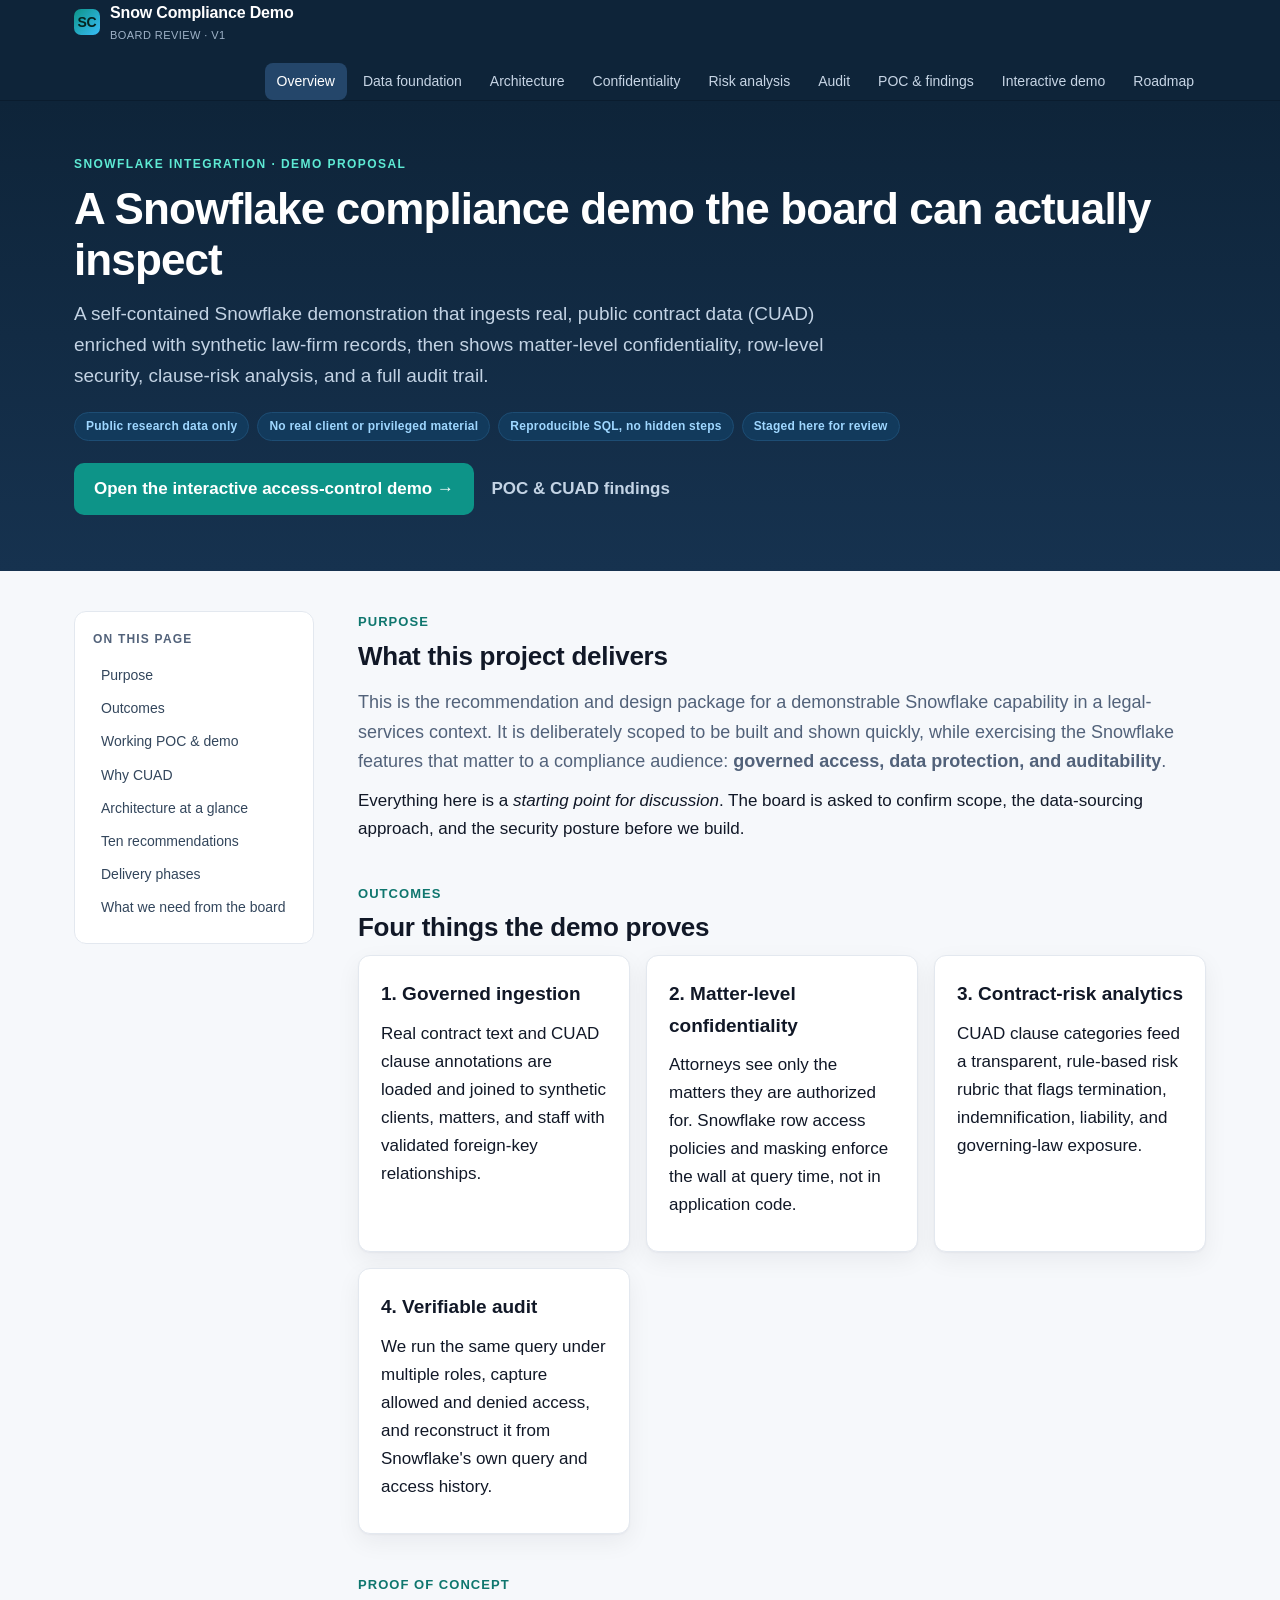
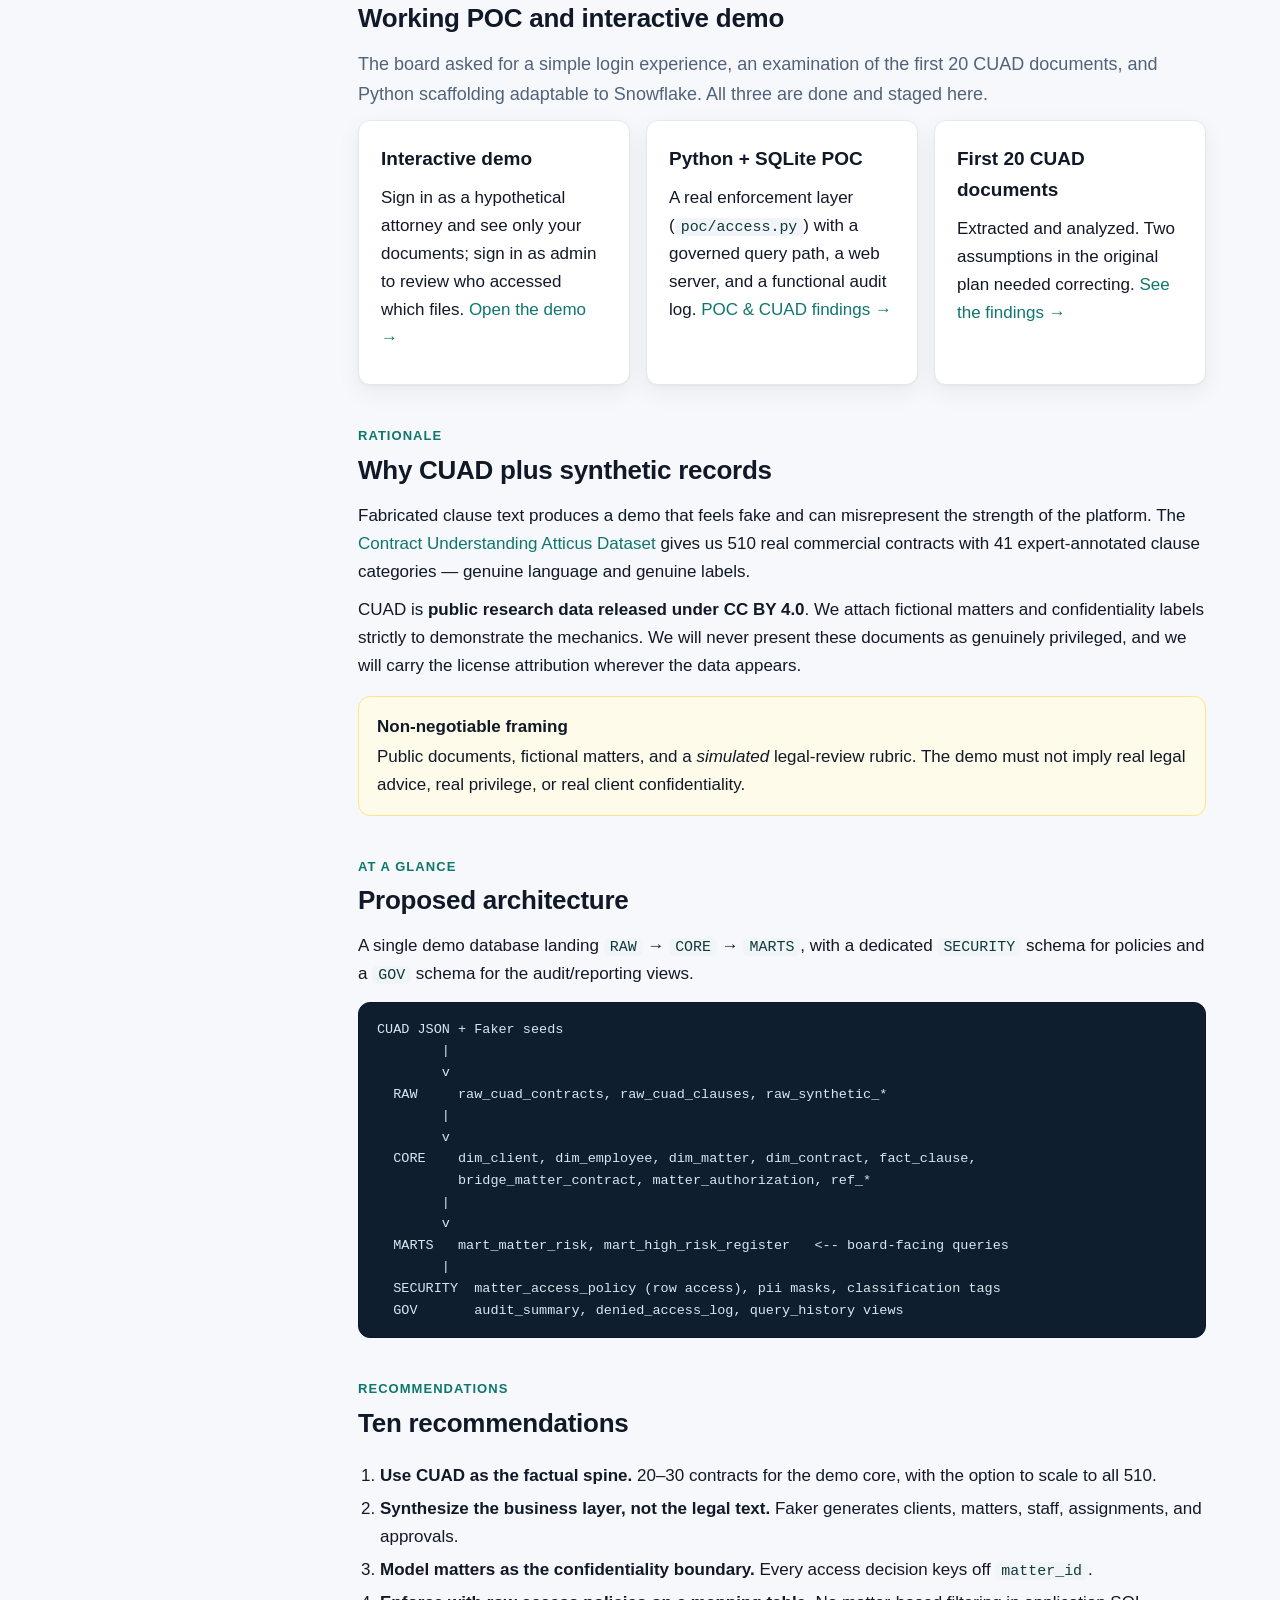
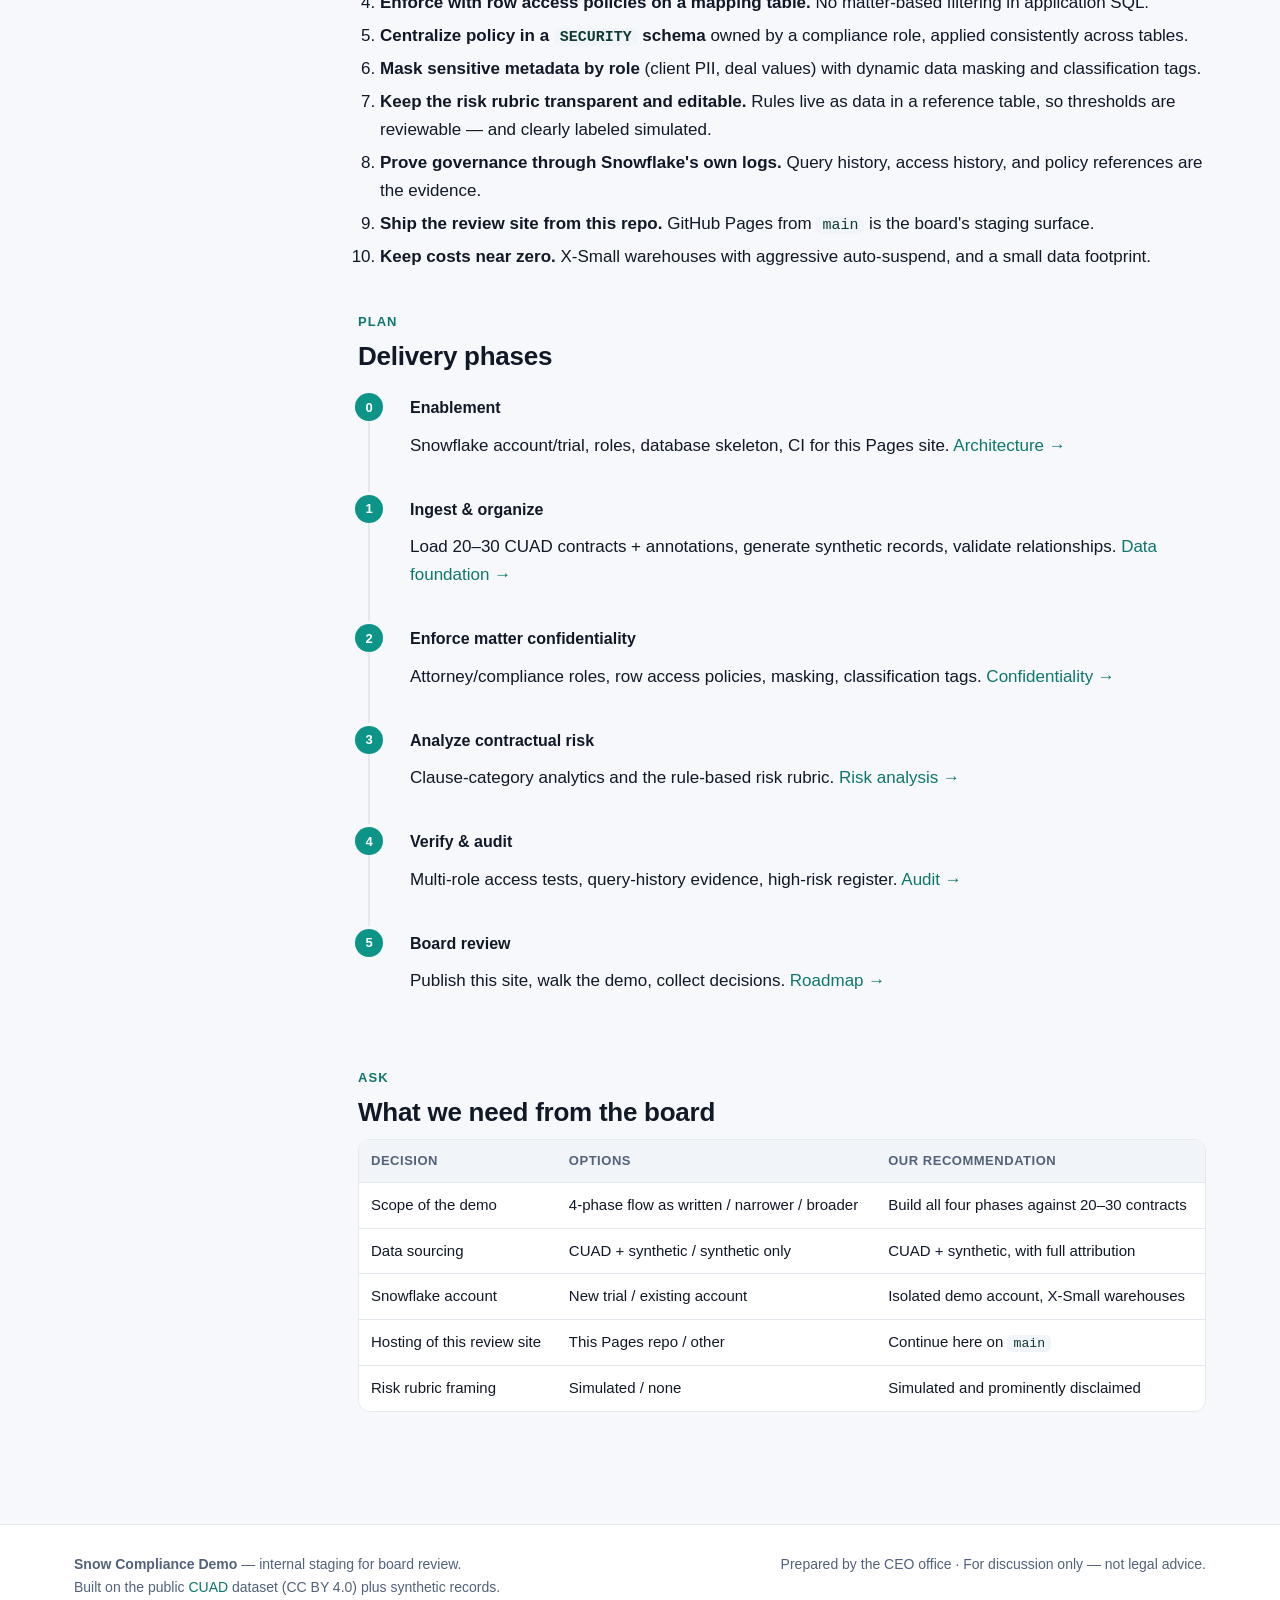
==== index.html @ b6a58b27 "Add interactive access-control demo and Python/SQLite POC Per board feedback: - Extract and analyze " ====
<!doctype html>
<html lang="en">
<head>
<meta charset="utf-8">
<meta name="viewport" content="width=device-width, initial-scale=1">
<title>Overview · Snow Compliance Demo</title>
<meta name="description" content="Board-review recommendations for a Snowflake legal-compliance demonstration built on the public CUAD dataset plus synthetic law-firm records.">
<link rel="stylesheet" href="assets/style.css">
</head>
<body>
<header class="topbar">
  <div class="inner">
    <a class="brand" href="index.html">
      <span class="mark" aria-hidden="true">SC</span>
      <span>Snow Compliance Demo<small>Board review &middot; v1</small></span>
    </a>
    <nav class="nav" aria-label="Primary"><a href="index.html" class="active">Overview</a><a href="data-foundation.html">Data foundation</a><a href="architecture.html">Architecture</a><a href="security.html">Confidentiality</a><a href="risk-analysis.html">Risk analysis</a><a href="audit-verification.html">Audit</a><a href="poc.html">POC & findings</a><a href="demo/index.html">Interactive demo</a><a href="roadmap.html">Roadmap</a></nav>
  </div>
</header>
<section class="hero"><div class="wrap">
  <p class="eyebrow">Snowflake integration &middot; demo proposal</p>
  <h1>A Snowflake compliance demo the board can actually inspect</h1>
  <p class="lede">A self-contained Snowflake demonstration that ingests real, public contract
  data (CUAD) enriched with synthetic law-firm records, then shows matter-level
  confidentiality, row-level security, clause-risk analysis, and a full audit trail.</p>
  <div class="pills">
    <span class="pill">Public research data only</span>
    <span class="pill">No real client or privileged material</span>
    <span class="pill">Reproducible SQL, no hidden steps</span>
    <span class="pill">Staged here for review</span>
  </div>
  <p style="margin-top:22px"><a href="demo/index.html" style="display:inline-block;background:#0d9488;color:#fff;font-weight:700;padding:12px 20px;border-radius:10px;text-decoration:none">Open the interactive access-control demo &rarr;</a>
  &nbsp;<a href="poc.html" style="display:inline-block;color:#c3d3e4;font-weight:600;padding:12px 8px">POC &amp; CUAD findings</a></p>
</div></section>
<main class="main">
  <div class="wrap">
    <div class="grid">
      <aside class="toc"><h2>On this page</h2><ul><li><a href="#purpose">Purpose</a></li><li><a href="#outcomes">Outcomes</a></li><li><a href="#poc">Working POC &amp; demo</a></li><li><a href="#why">Why CUAD</a></li><li><a href="#architecture-at-a-glance">Architecture at a glance</a></li><li><a href="#recommendations">Ten recommendations</a></li><li><a href="#phases">Delivery phases</a></li><li><a href="#decisions">What we need from the board</a></li></ul></aside>
      <div class="content">
        
<section id="purpose">
  <div class="section-kicker">Purpose</div>
  <h2>What this project delivers</h2>
  <p class="lead">This is the recommendation and design package for a demonstrable Snowflake
  capability in a legal-services context. It is deliberately scoped to be built and
  shown quickly, while exercising the Snowflake features that matter to a compliance
  audience: <strong>governed access, data protection, and auditability</strong>.</p>
  <p>Everything here is a <em>starting point for discussion</em>. The board is asked to
  confirm scope, the data-sourcing approach, and the security posture before we build.</p>
</section>

<section id="outcomes">
  <div class="section-kicker">Outcomes</div>
  <h2>Four things the demo proves</h2>
  <div class="cards">
    <div class="card"><h3>1. Governed ingestion</h3><p>Real contract text and CUAD clause
      annotations are loaded and joined to synthetic clients, matters, and staff with
      validated foreign-key relationships.</p></div>
    <div class="card"><h3>2. Matter-level confidentiality</h3><p>Attorneys see only the
      matters they are authorized for. Snowflake row access policies and masking enforce
      the wall at query time, not in application code.</p></div>
    <div class="card"><h3>3. Contract-risk analytics</h3><p>CUAD clause categories feed a
      transparent, rule-based risk rubric that flags termination, indemnification,
      liability, and governing-law exposure.</p></div>
    <div class="card"><h3>4. Verifiable audit</h3><p>We run the same query under multiple
      roles, capture allowed and denied access, and reconstruct it from Snowflake's own
      query and access history.</p></div>
  </div>
</section>

<section id="poc">
  <div class="section-kicker">Proof of concept</div>
  <h2>Working POC and interactive demo</h2>
  <p class="lead">The board asked for a simple login experience, an examination of the first 20 CUAD
  documents, and Python scaffolding adaptable to Snowflake. All three are done and staged here.</p>
  <div class="cards">
    <div class="card"><h3>Interactive demo</h3><p>Sign in as a hypothetical attorney and see only your
      documents; sign in as admin to review who accessed which files. <a href="demo/index.html">Open the demo &rarr;</a></p></div>
    <div class="card"><h3>Python + SQLite POC</h3><p>A real enforcement layer (<code>poc/access.py</code>)
      with a governed query path, a web server, and a functional audit log. <a href="poc.html">POC &amp; CUAD findings &rarr;</a></p></div>
    <div class="card"><h3>First 20 CUAD documents</h3><p>Extracted and analyzed. Two assumptions in the
      original plan needed correcting. <a href="poc.html#findings">See the findings &rarr;</a></p></div>
  </div>
</section>

<section id="why">
  <div class="section-kicker">Rationale</div>
  <h2>Why CUAD plus synthetic records</h2>
  <p>Fabricated clause text produces a demo that feels fake and can misrepresent the
  strength of the platform. The <a href="https://github.com/The-Atticus-Project/cuad">Contract
  Understanding Atticus Dataset</a> gives us 510 real commercial contracts with 41
  expert-annotated clause categories &mdash; genuine language and genuine labels.</p>
  <p>CUAD is <strong>public research data released under CC&nbsp;BY&nbsp;4.0</strong>. We attach
  fictional matters and confidentiality labels strictly to demonstrate the mechanics.
  We will never present these documents as genuinely privileged, and we will carry the
  license attribution wherever the data appears.</p>
  <div class="callout warn"><strong>Non-negotiable framing</strong>
    Public documents, fictional matters, and a <em>simulated</em> legal-review rubric. The demo
    must not imply real legal advice, real privilege, or real client confidentiality.</div>
</section>

<section id="architecture-at-a-glance">
  <div class="section-kicker">At a glance</div>
  <h2>Proposed architecture</h2>
  <p>A single demo database landing <code>RAW</code> &rarr; <code>CORE</code> &rarr;
  <code>MARTS</code>, with a dedicated <code>SECURITY</code> schema for policies and a
  <code>GOV</code> schema for the audit/reporting views.</p>
  <pre><code>CUAD JSON + Faker seeds
        |
        v
  RAW     raw_cuad_contracts, raw_cuad_clauses, raw_synthetic_*
        |
        v
  CORE    dim_client, dim_employee, dim_matter, dim_contract, fact_clause,
          bridge_matter_contract, matter_authorization, ref_*
        |
        v
  MARTS   mart_matter_risk, mart_high_risk_register   <-- board-facing queries
        |
  SECURITY  matter_access_policy (row access), pii masks, classification tags
  GOV       audit_summary, denied_access_log, query_history views</code></pre>
</section>

<section id="recommendations">
  <div class="section-kicker">Recommendations</div>
  <h2>Ten recommendations</h2>
  <ol>
    <li><strong>Use CUAD as the factual spine.</strong> 20&ndash;30 contracts for the demo core, with the option to scale to all 510.</li>
    <li><strong>Synthesize the business layer, not the legal text.</strong> Faker generates clients, matters, staff, assignments, and approvals.</li>
    <li><strong>Model matters as the confidentiality boundary.</strong> Every access decision keys off <code>matter_id</code>.</li>
    <li><strong>Enforce with row access policies on a mapping table.</strong> No matter-based filtering in application SQL.</li>
    <li><strong>Centralize policy in a <code>SECURITY</code> schema</strong> owned by a compliance role, applied consistently across tables.</li>
    <li><strong>Mask sensitive metadata by role</strong> (client PII, deal values) with dynamic data masking and classification tags.</li>
    <li><strong>Keep the risk rubric transparent and editable.</strong> Rules live as data in a reference table, so thresholds are reviewable &mdash; and clearly labeled simulated.</li>
    <li><strong>Prove governance through Snowflake's own logs.</strong> Query history, access history, and policy references are the evidence.</li>
    <li><strong>Ship the review site from this repo.</strong> GitHub Pages from <code>main</code> is the board's staging surface.</li>
    <li><strong>Keep costs near zero.</strong> X-Small warehouses with aggressive auto-suspend, and a small data footprint.</li>
  </ol>
</section>

<section id="phases">
  <div class="section-kicker">Plan</div>
  <h2>Delivery phases</h2>
  <ol class="timeline">
    <li data-step="0"><h4>Enablement</h4><p>Snowflake account/trial, roles, database skeleton, CI for this Pages site. <a href="architecture.html">Architecture &rarr;</a></p></li>
    <li data-step="1"><h4>Ingest &amp; organize</h4><p>Load 20&ndash;30 CUAD contracts + annotations, generate synthetic records, validate relationships. <a href="data-foundation.html">Data foundation &rarr;</a></p></li>
    <li data-step="2"><h4>Enforce matter confidentiality</h4><p>Attorney/compliance roles, row access policies, masking, classification tags. <a href="security.html">Confidentiality &rarr;</a></p></li>
    <li data-step="3"><h4>Analyze contractual risk</h4><p>Clause-category analytics and the rule-based risk rubric. <a href="risk-analysis.html">Risk analysis &rarr;</a></p></li>
    <li data-step="4"><h4>Verify &amp; audit</h4><p>Multi-role access tests, query-history evidence, high-risk register. <a href="audit-verification.html">Audit &rarr;</a></p></li>
    <li data-step="5"><h4>Board review</h4><p>Publish this site, walk the demo, collect decisions. <a href="roadmap.html">Roadmap &rarr;</a></p></li>
  </ol>
</section>

<section id="decisions">
  <div class="section-kicker">Ask</div>
  <h2>What we need from the board</h2>
  <div class="table-scroll"><table>
    <thead><tr><th>Decision</th><th>Options</th><th>Our recommendation</th></tr></thead>
    <tbody>
      <tr><td>Scope of the demo</td><td>4-phase flow as written / narrower / broader</td><td>Build all four phases against 20&ndash;30 contracts</td></tr>
      <tr><td>Data sourcing</td><td>CUAD + synthetic / synthetic only</td><td>CUAD + synthetic, with full attribution</td></tr>
      <tr><td>Snowflake account</td><td>New trial / existing account</td><td>Isolated demo account, X-Small warehouses</td></tr>
      <tr><td>Hosting of this review site</td><td>This Pages repo / other</td><td>Continue here on <code>main</code></td></tr>
      <tr><td>Risk rubric framing</td><td>Simulated / none</td><td>Simulated and prominently disclaimed</td></tr>
    </tbody>
  </table></div>
</section>

      </div>
    </div>
  </div>
</main>
<footer class="footer">
  <div class="wrap">
    <div>
      <strong>Snow Compliance Demo</strong> &mdash; internal staging for board review.<br>
      Built on the public <a href="https://github.com/The-Atticus-Project/cuad">CUAD</a> dataset (CC&nbsp;BY&nbsp;4.0) plus synthetic records.
    </div>
    <div>Prepared by the CEO office &middot; For discussion only &mdash; not legal advice.</div>
  </div>
</footer>
</body>
</html>
---- assets/style.css ----
:root {
  --navy: #0e2439;
  --navy-2: #16324f;
  --ink: #111827;
  --muted: #52627a;
  --line: #e3e8ef;
  --bg: #f6f8fb;
  --card: #ffffff;
  --accent: #0d9488;
  --accent-ink: #0f766e;
  --blue: #2563eb;
  --high: #dc2626;
  --high-bg: #fef2f2;
  --med: #b45309;
  --med-bg: #fffbeb;
  --low: #047857;
  --low-bg: #ecfdf5;
  --info-bg: #eff6ff;
  --info-line: #bfdbfe;
  --radius: 12px;
  --shadow: 0 1px 2px rgba(16, 24, 40, 0.04), 0 8px 24px rgba(16, 24, 40, 0.06);
  --mono: ui-monospace, SFMono-Regular, "SF Mono", Menlo, Consolas, "Liberation Mono", monospace;
  --sans: -apple-system, BlinkMacSystemFont, "Segoe UI", Roboto, Helvetica, Arial, sans-serif;
}

* { box-sizing: border-box; }

html { scroll-behavior: smooth; }

body {
  margin: 0;
  font-family: var(--sans);
  color: var(--ink);
  background: var(--bg);
  line-height: 1.65;
  font-size: 17px;
  -webkit-font-smoothing: antialiased;
}

a { color: var(--accent-ink); text-decoration: none; }
a:hover { text-decoration: underline; }
a:focus-visible, button:focus-visible, summary:focus-visible {
  outline: 3px solid var(--blue);
  outline-offset: 2px;
  border-radius: 4px;
}

/* ---------- Top bar ---------- */
.topbar {
  position: sticky;
  top: 0;
  z-index: 50;
  background: var(--navy);
  color: #e8eef6;
  border-bottom: 1px solid #0a1c2e;
}
.topbar .inner {
  max-width: 1180px;
  margin: 0 auto;
  padding: 0 24px;
  display: flex;
  align-items: center;
  gap: 18px;
  min-height: 60px;
  flex-wrap: wrap;
}
.brand {
  display: flex;
  align-items: center;
  gap: 10px;
  font-weight: 700;
  color: #fff;
  letter-spacing: -0.01em;
  font-size: 16px;
}
.brand:hover { text-decoration: none; }
.brand .mark {
  width: 26px; height: 26px;
  border-radius: 7px;
  background: linear-gradient(135deg, #0d9488, #38bdf8);
  display: inline-flex; align-items: center; justify-content: center;
  color: #06231f; font-weight: 800; font-size: 14px;
}
.brand small { display: block; font-weight: 500; color: #9fb3c8; font-size: 11px; letter-spacing: .04em; text-transform: uppercase; }
.nav { display: flex; gap: 4px; flex-wrap: wrap; margin-left: auto; }
.nav a {
  color: #c7d5e5;
  padding: 7px 12px;
  border-radius: 8px;
  font-size: 14px;
  font-weight: 500;
}
.nav a:hover { background: #1d3b5a; color: #fff; text-decoration: none; }
.nav a.active { background: #24466a; color: #fff; }

/* ---------- Layout ---------- */
.wrap { max-width: 1180px; margin: 0 auto; padding: 0 24px; }
.hero {
  background: linear-gradient(180deg, var(--navy) 0%, var(--navy-2) 100%);
  color: #eaf1f8;
  padding: 54px 0 46px;
}
.hero h1 { font-size: clamp(28px, 4vw, 44px); line-height: 1.15; margin: 0 0 12px; letter-spacing: -0.02em; color: #fff; }
.hero p.lede { font-size: 19px; color: #c3d3e4; max-width: 780px; margin: 0 0 20px; }
.eyebrow { text-transform: uppercase; letter-spacing: .12em; font-size: 12px; font-weight: 700; color: #5eead4; margin: 0 0 10px; }
.pill {
  display: inline-block; padding: 4px 11px; border-radius: 999px;
  font-size: 12px; font-weight: 600; letter-spacing: .02em;
  background: #123a5c; color: #9fd7ff; border: 1px solid #1d4d74;
}
.hero .pills { display: flex; gap: 8px; flex-wrap: wrap; }

.main { padding: 40px 0 72px; }
.grid { display: grid; grid-template-columns: 240px 1fr; gap: 44px; align-items: start; }
@media (max-width: 900px) { .grid { grid-template-columns: 1fr; gap: 20px; } }

/* ---------- TOC ---------- */
.toc {
  position: sticky; top: 84px;
  background: var(--card); border: 1px solid var(--line);
  border-radius: var(--radius); padding: 18px; font-size: 14px;
}
.toc h2 { font-size: 12px; text-transform: uppercase; letter-spacing: .1em; color: var(--muted); margin: 0 0 10px; }
.toc ul { list-style: none; margin: 0; padding: 0; }
.toc li { margin: 2px 0; }
.toc a { display: block; padding: 4px 8px; border-radius: 7px; color: #33465c; }
.toc a:hover { background: var(--bg); text-decoration: none; }
@media (max-width: 900px) { .toc { position: static; } }

/* ---------- Content ---------- */
.content > section { margin: 0 0 40px; scroll-margin-top: 84px; }
h2 { font-size: 26px; letter-spacing: -0.01em; margin: 0 0 6px; }
h3 { font-size: 19px; margin: 26px 0 8px; }
h4 { font-size: 16px; margin: 18px 0 6px; }
p { margin: 10px 0; }
.section-kicker { color: var(--accent-ink); font-weight: 700; font-size: 13px; text-transform: uppercase; letter-spacing: .08em; margin-bottom: 2px; }
.lead { font-size: 18px; color: var(--muted); }

.card {
  background: var(--card); border: 1px solid var(--line);
  border-radius: var(--radius); padding: 22px; box-shadow: var(--shadow);
}
.card h3 { margin-top: 0; }
.cards { display: grid; grid-template-columns: repeat(auto-fit, minmax(230px, 1fr)); gap: 16px; }

.callout { border-radius: var(--radius); padding: 16px 18px; margin: 16px 0; border: 1px solid var(--info-line); background: var(--info-bg); }
.callout.warn { border-color: #fde68a; background: #fffbeb; }
.callout.danger { border-color: #fecaca; background: #fef2f2; }
.callout.ok { border-color: #a7f3d0; background: #ecfdf5; }
.callout strong { display: block; margin-bottom: 2px; }

ul, ol { padding-left: 22px; }
li { margin: 5px 0; }
li > ul, li > ol { margin: 4px 0; }

.badge { display: inline-block; font-size: 12px; font-weight: 700; padding: 2px 9px; border-radius: 999px; letter-spacing: .02em; }
.badge.high { background: var(--high-bg); color: var(--high); border: 1px solid #fecaca; }
.badge.med { background: var(--med-bg); color: var(--med); border: 1px solid #fde68a; }
.badge.low { background: var(--low-bg); color: var(--low); border: 1px solid #a7f3d0; }
.badge.neutral { background: #eef2f7; color: var(--muted); border: 1px solid var(--line); }

table { width: 100%; border-collapse: collapse; margin: 14px 0; font-size: 15px; background: var(--card); }
th, td { text-align: left; padding: 10px 12px; border-bottom: 1px solid var(--line); vertical-align: top; }
th { background: #f1f5f9; font-size: 13px; text-transform: uppercase; letter-spacing: .04em; color: var(--muted); }
tr:last-child td { border-bottom: none; }
.table-scroll { overflow-x: auto; border: 1px solid var(--line); border-radius: var(--radius); }
.table-scroll table { margin: 0; }

code, pre { font-family: var(--mono); }
code { background: #f1f5f9; padding: 1px 6px; border-radius: 5px; font-size: .88em; color: #0f3a35; }
pre {
  background: #0e1e2e; color: #d8e6f2; padding: 16px 18px; border-radius: var(--radius);
  overflow-x: auto; font-size: 13.5px; line-height: 1.6; border: 1px solid #0a1727;
}
pre code { background: none; color: inherit; padding: 0; font-size: 13.5px; }

.timeline { list-style: none; padding: 0; margin: 18px 0; }
.timeline li { position: relative; padding: 0 0 22px 40px; border-left: 2px solid var(--line); margin-left: 10px; }
.timeline li::before {
  content: attr(data-step);
  position: absolute; left: -15px; top: -2px;
  width: 28px; height: 28px; border-radius: 50%;
  background: var(--accent); color: #fff; font-size: 13px; font-weight: 700;
  display: flex; align-items: center; justify-content: center;
}
.timeline li:last-child { border-left-color: transparent; }
.timeline h4 { margin: 0 0 4px; }

.kpis { display: grid; grid-template-columns: repeat(auto-fit, minmax(150px, 1fr)); gap: 14px; margin: 18px 0; }
.kpi { background: var(--card); border: 1px solid var(--line); border-radius: var(--radius); padding: 16px; text-align: center; }
.kpi .n { font-size: 28px; font-weight: 800; color: var(--navy); letter-spacing: -0.02em; }
.kpi .l { font-size: 13px; color: var(--muted); }

.footer { border-top: 1px solid var(--line); background: var(--card); padding: 28px 0; color: var(--muted); font-size: 14px; }
.footer .wrap { display: flex; justify-content: space-between; gap: 16px; flex-wrap: wrap; }

.pager { display: flex; justify-content: space-between; gap: 16px; margin-top: 40px; flex-wrap: wrap; }
.pager a { background: var(--card); border: 1px solid var(--line); border-radius: var(--radius); padding: 14px 18px; font-weight: 600; box-shadow: var(--shadow); flex: 1; min-width: 220px; }
.pager a small { display: block; color: var(--muted); font-weight: 500; font-size: 12px; }

.disclaimer { font-size: 13.5px; color: var(--muted); }
.tag { font-family: var(--mono); font-size: 12px; color: var(--accent-ink); }
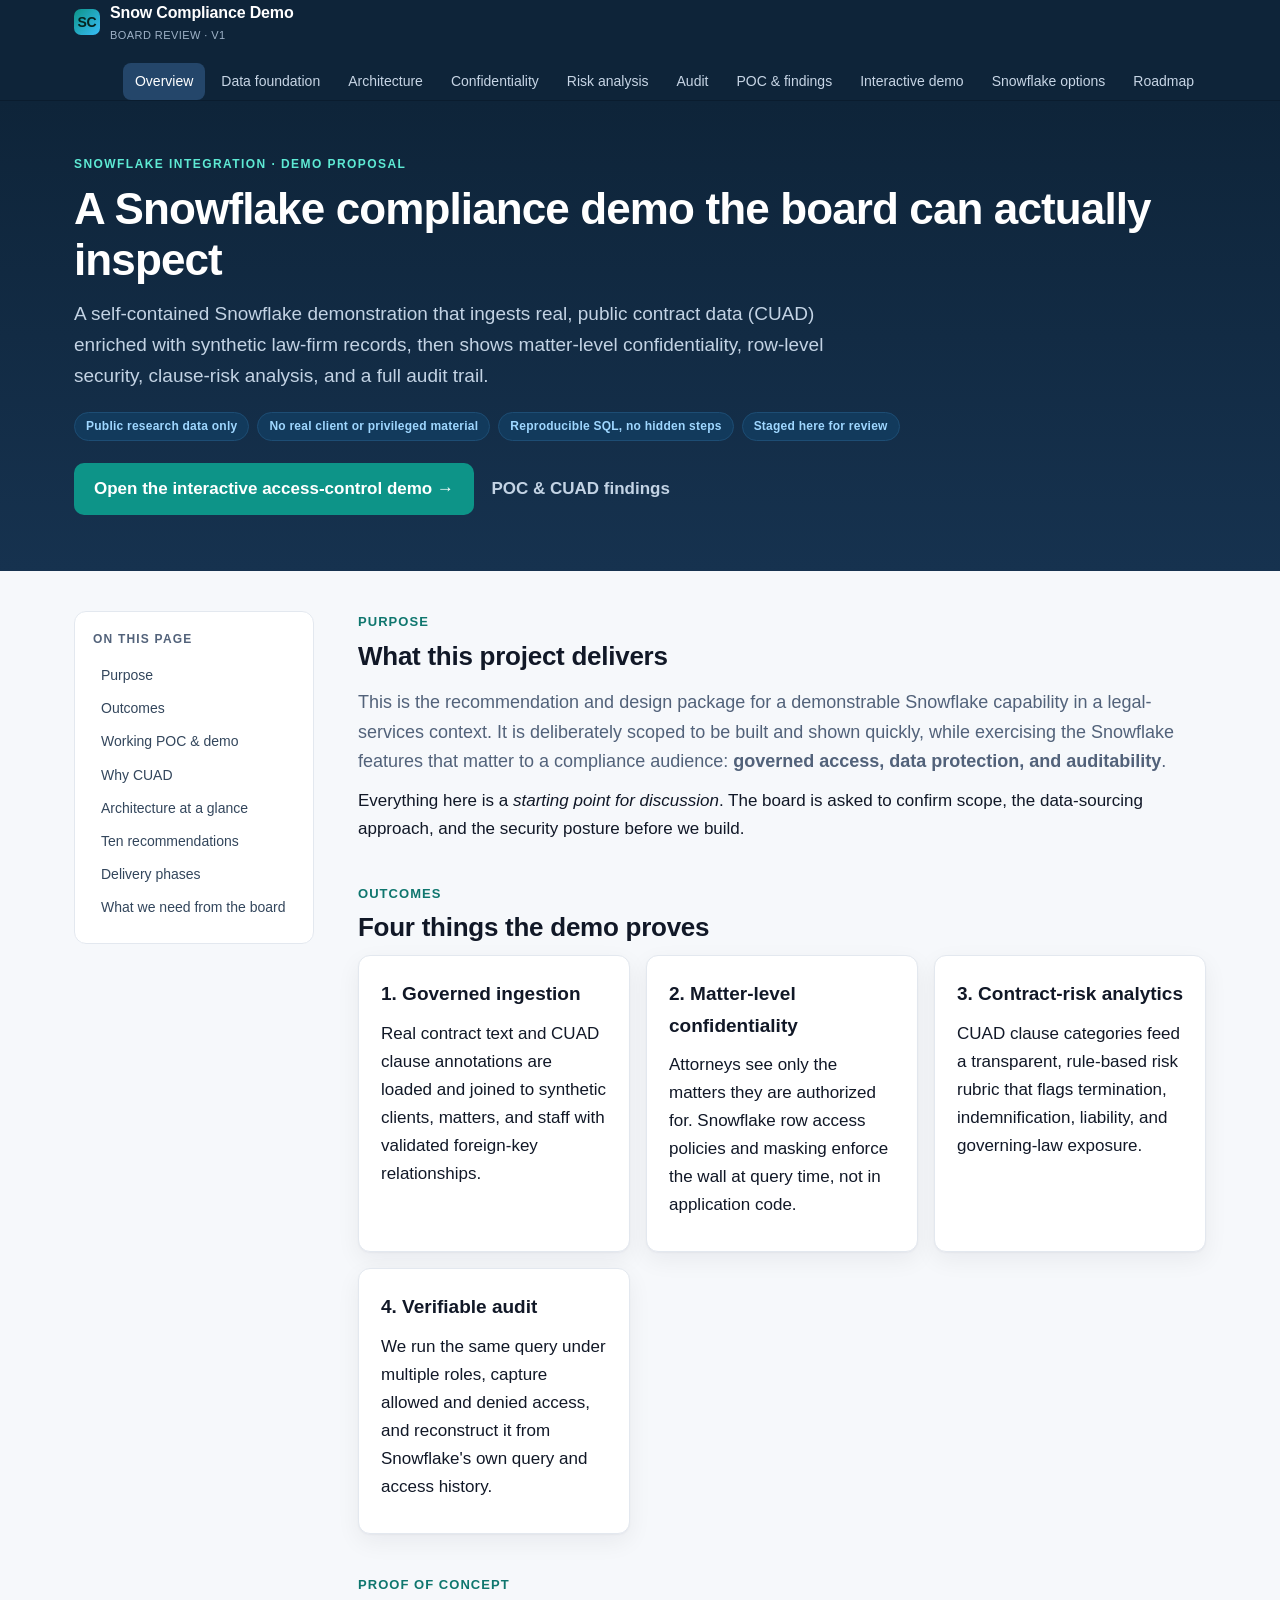
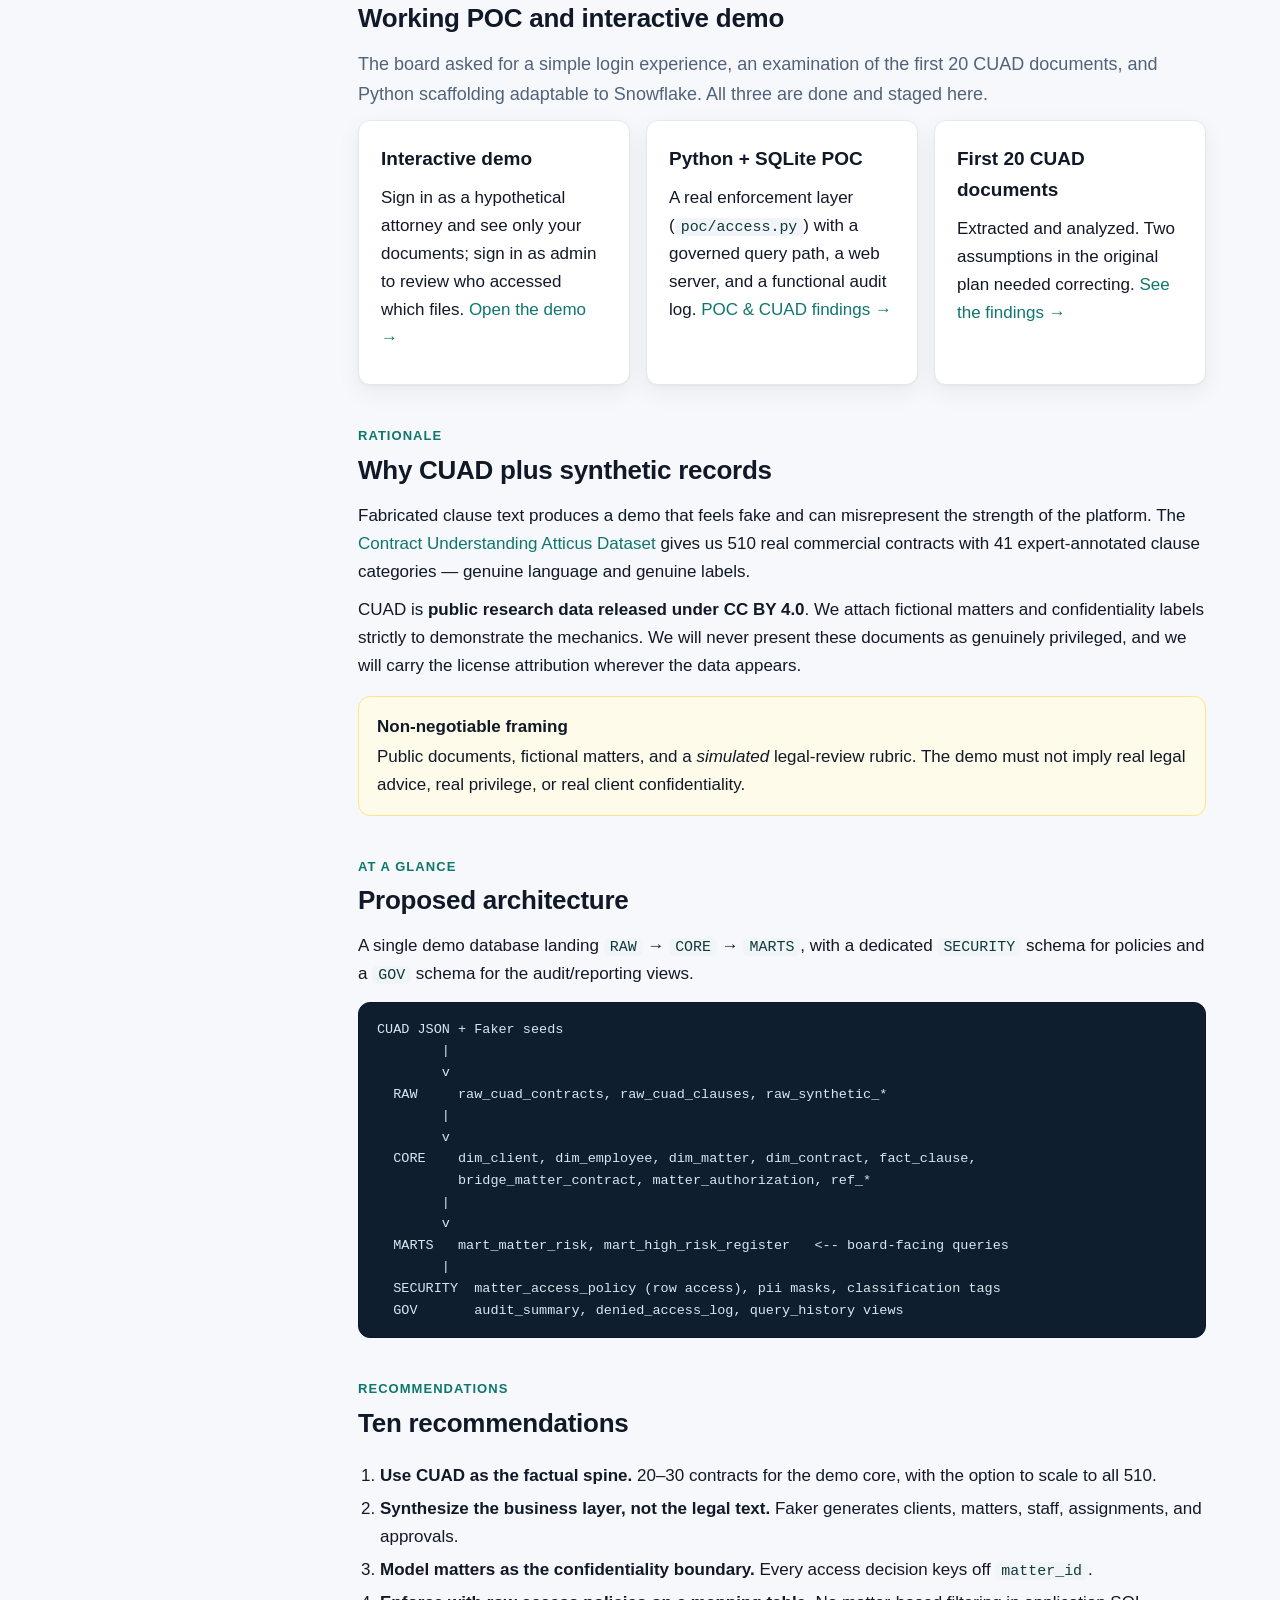
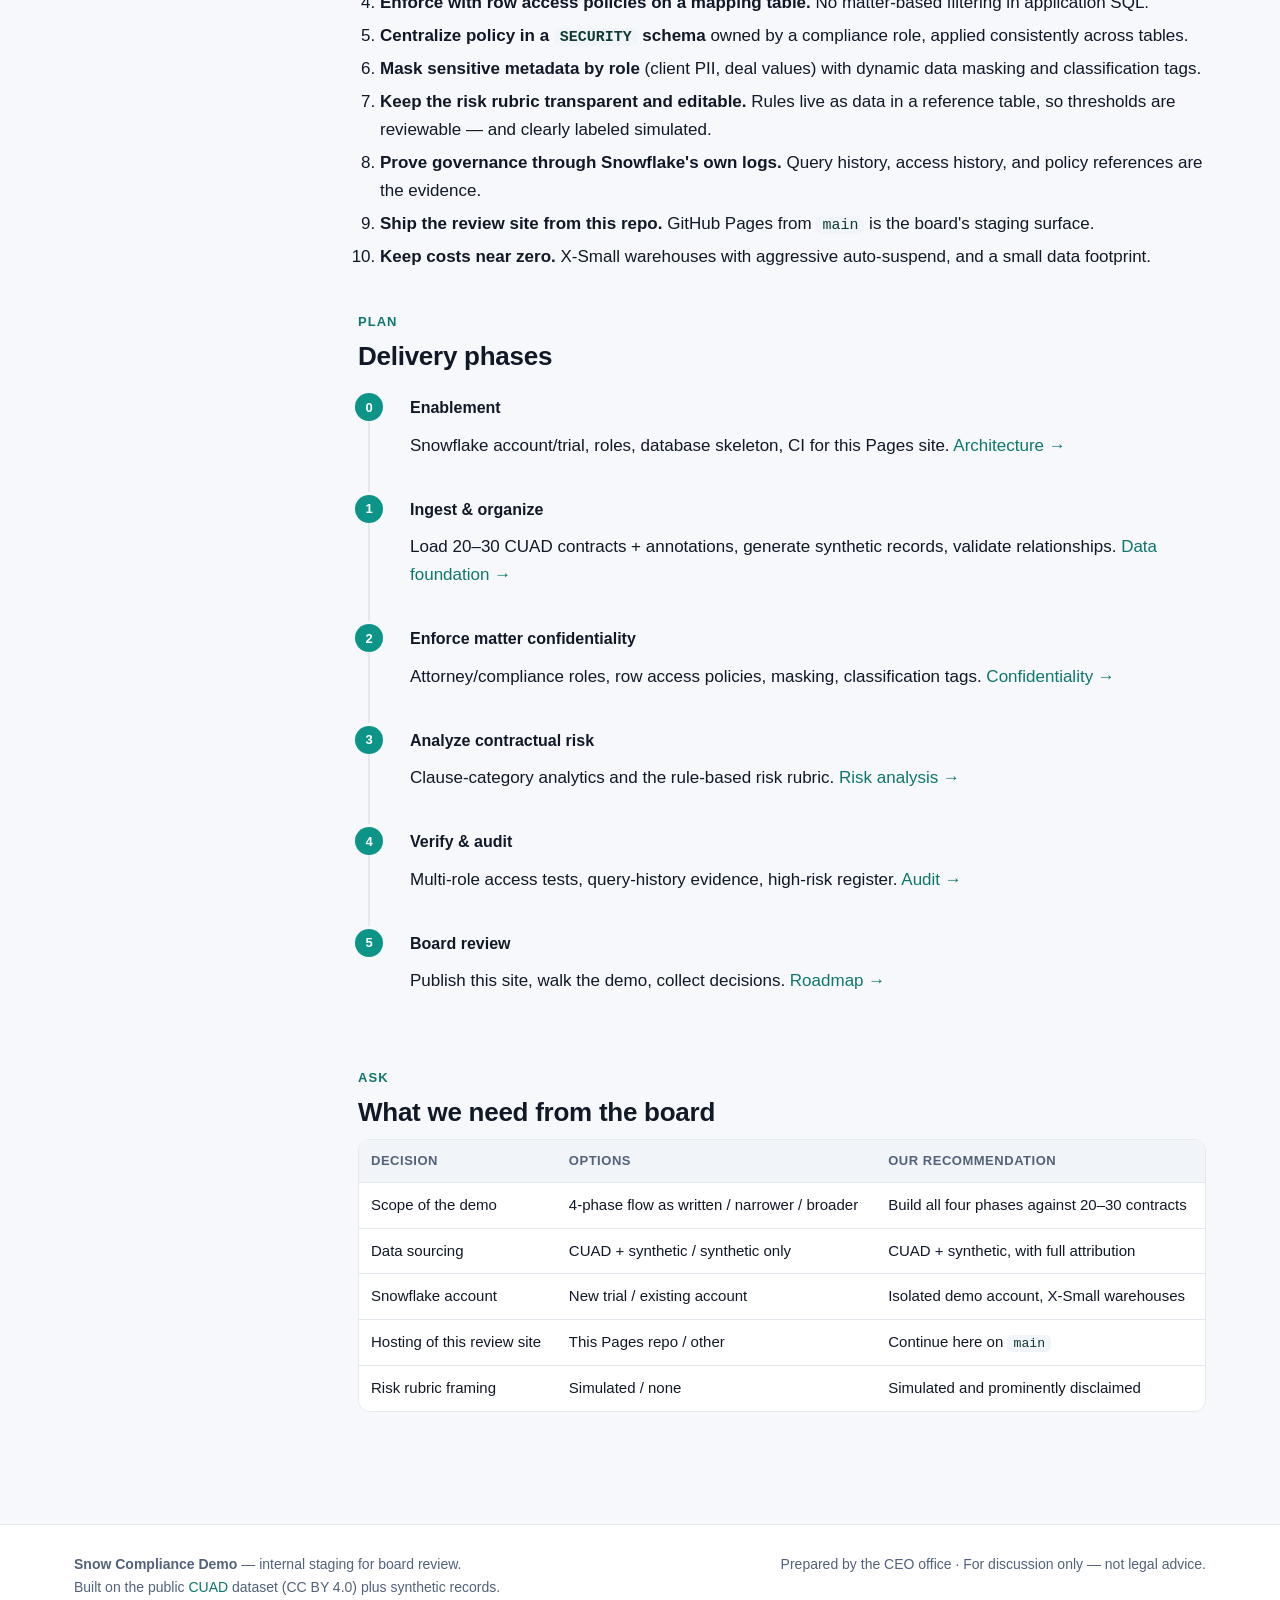
==== commit e67b6846: "Simulate Snowflake offline and document tooling/sandbox options Per board direction ('simulate for n" ====
--- a/index.html
+++ b/index.html
@@ -14,7 +14,7 @@
       <span class="mark" aria-hidden="true">SC</span>
       <span>Snow Compliance Demo<small>Board review &middot; v1</small></span>
     </a>
-    <nav class="nav" aria-label="Primary"><a href="index.html" class="active">Overview</a><a href="data-foundation.html">Data foundation</a><a href="architecture.html">Architecture</a><a href="security.html">Confidentiality</a><a href="risk-analysis.html">Risk analysis</a><a href="audit-verification.html">Audit</a><a href="poc.html">POC & findings</a><a href="demo/index.html">Interactive demo</a><a href="roadmap.html">Roadmap</a></nav>
+    <nav class="nav" aria-label="Primary"><a href="index.html" class="active">Overview</a><a href="data-foundation.html">Data foundation</a><a href="architecture.html">Architecture</a><a href="security.html">Confidentiality</a><a href="risk-analysis.html">Risk analysis</a><a href="audit-verification.html">Audit</a><a href="poc.html">POC & findings</a><a href="demo/index.html">Interactive demo</a><a href="snowflake-options.html">Snowflake options</a><a href="roadmap.html">Roadmap</a></nav>
   </div>
 </header>
 <section class="hero"><div class="wrap">
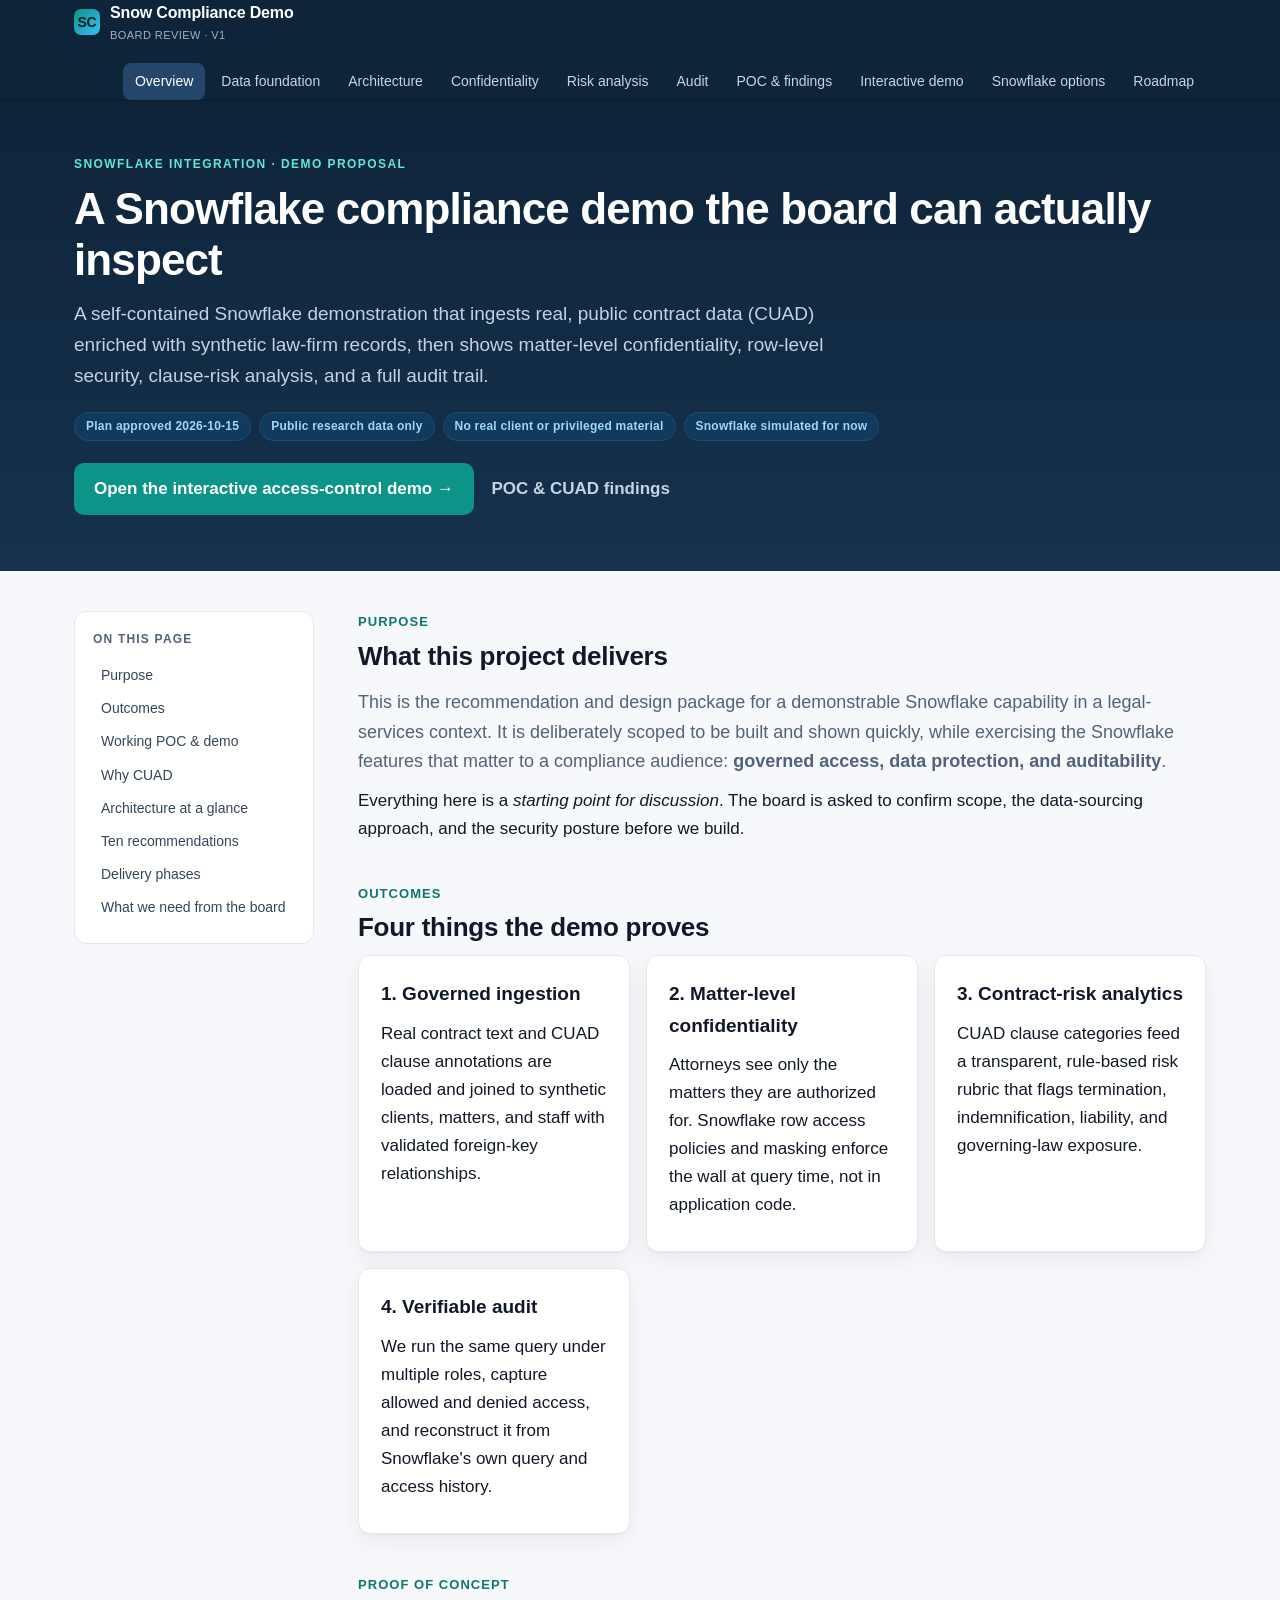
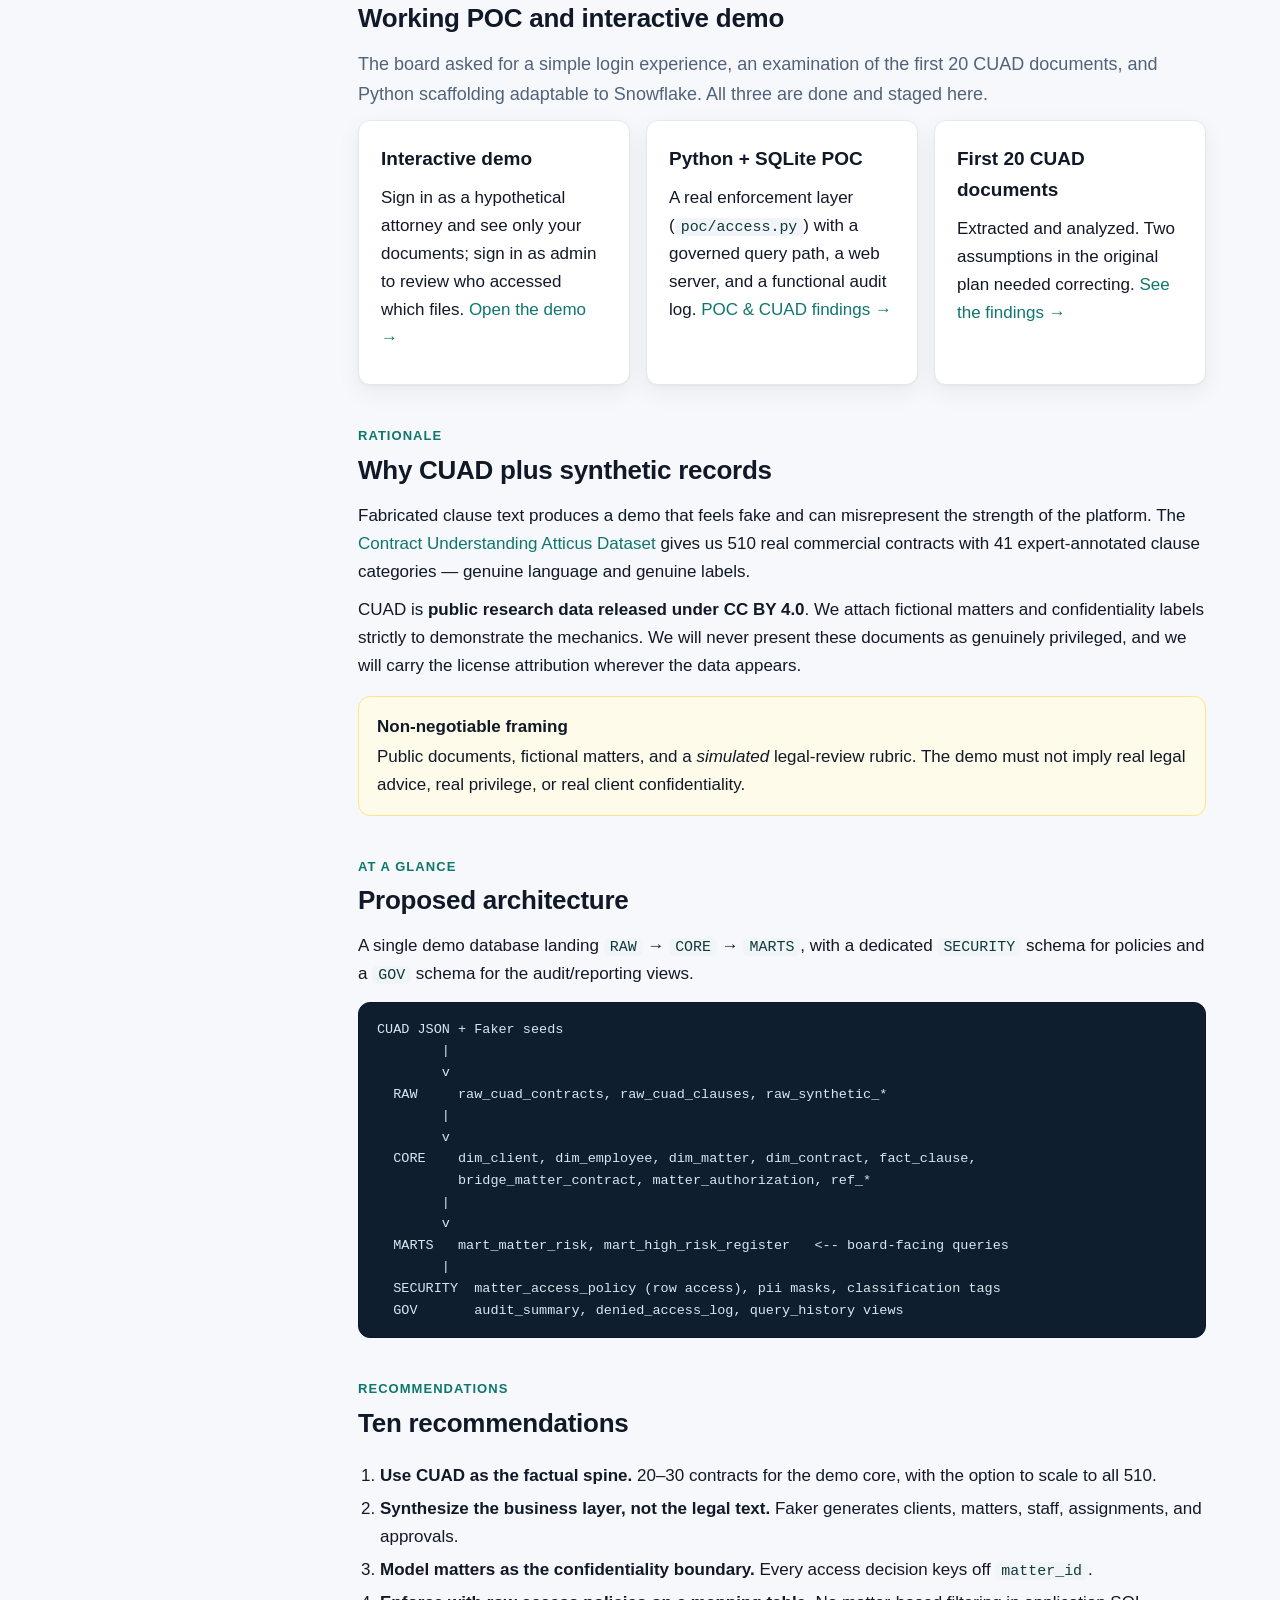
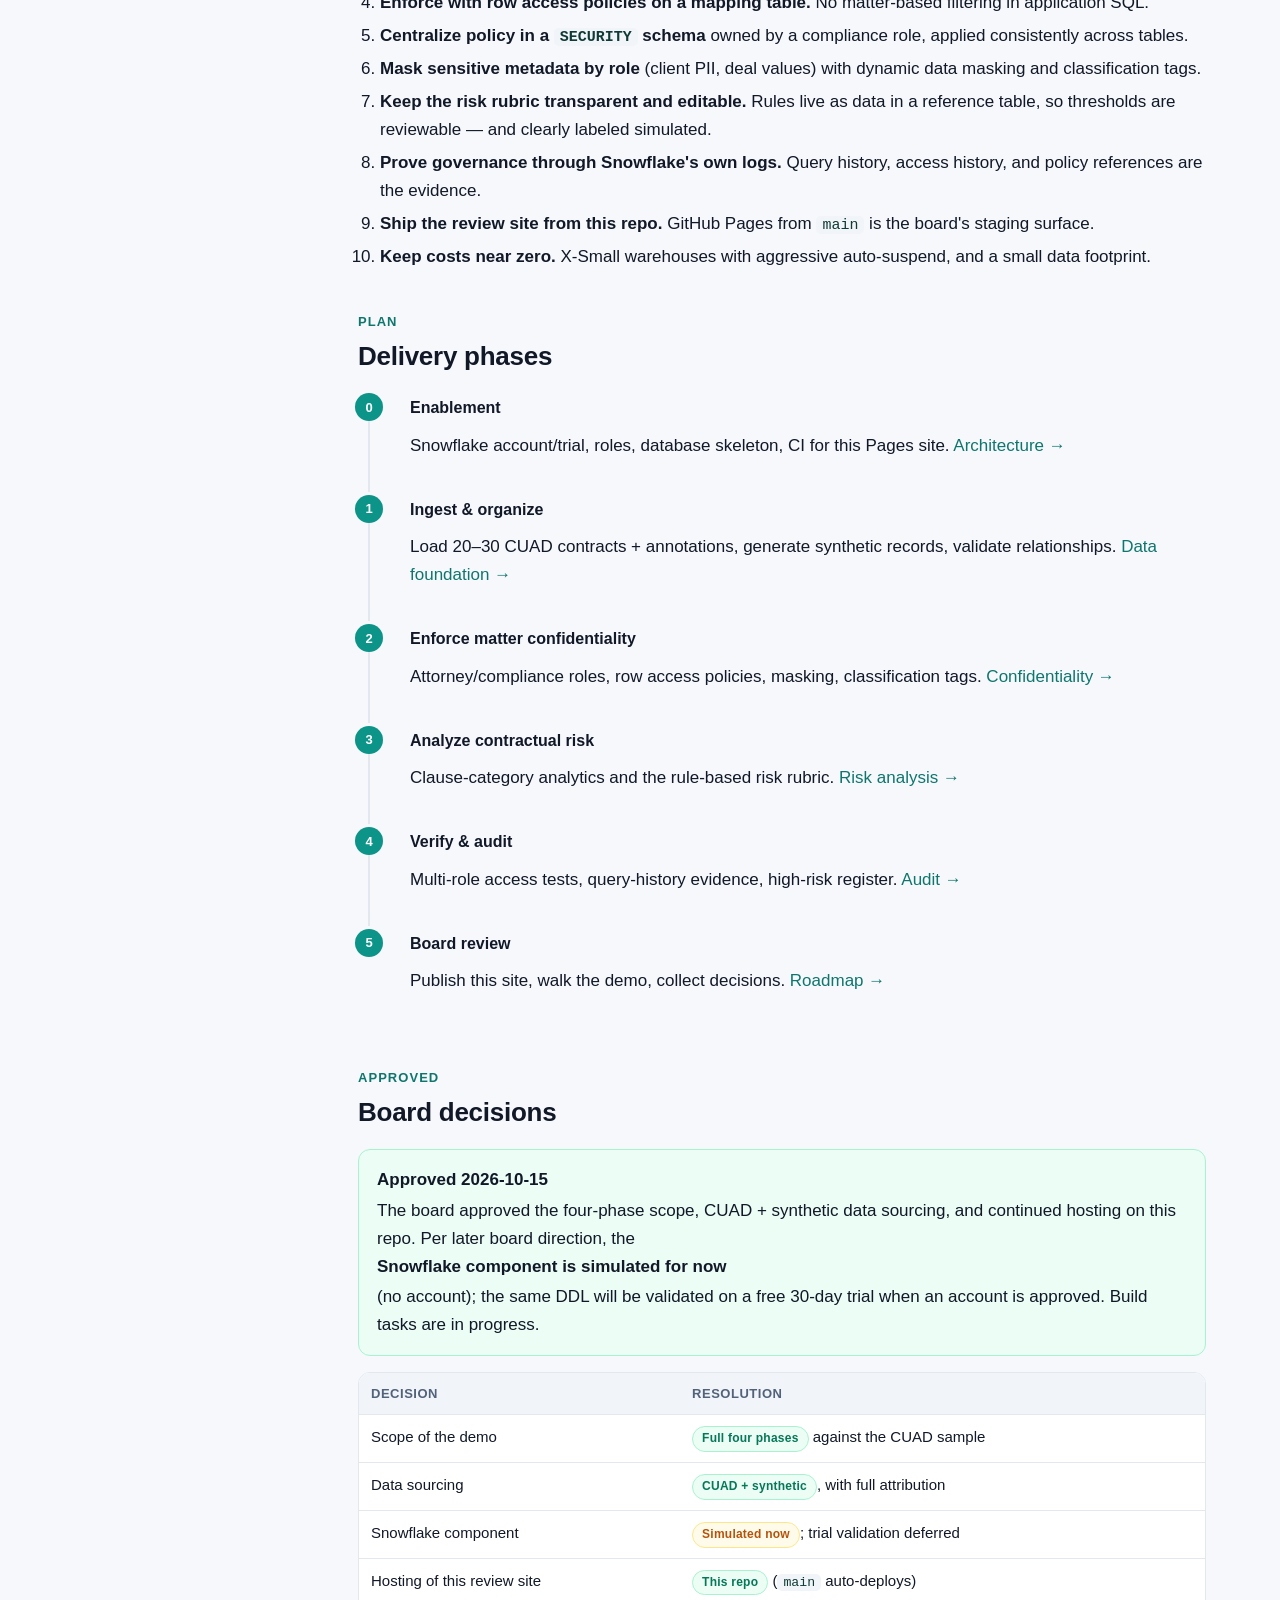
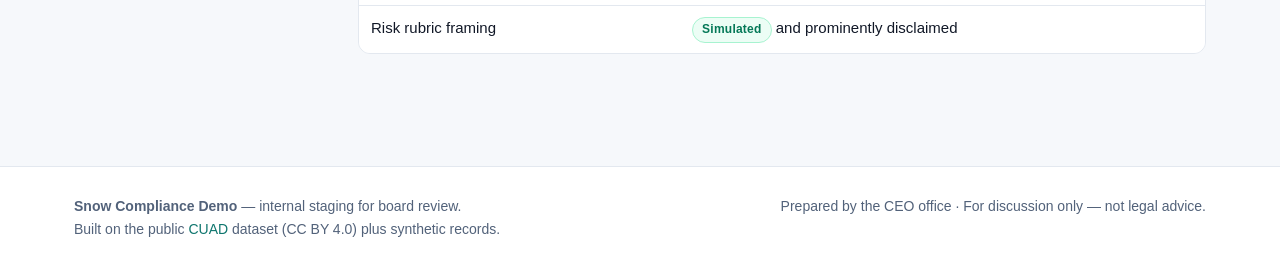
==== commit 16c0ac41: "Mark plan approved; status: Snowflake simulated for now Board approved the four-phase plan (approval" ====
--- a/index.html
+++ b/index.html
@@ -24,10 +24,10 @@
   data (CUAD) enriched with synthetic law-firm records, then shows matter-level
   confidentiality, row-level security, clause-risk analysis, and a full audit trail.</p>
   <div class="pills">
+    <span class="pill">Plan approved 2026-10-15</span>
     <span class="pill">Public research data only</span>
     <span class="pill">No real client or privileged material</span>
-    <span class="pill">Reproducible SQL, no hidden steps</span>
-    <span class="pill">Staged here for review</span>
+    <span class="pill">Snowflake simulated for now</span>
   </div>
   <p style="margin-top:22px"><a href="demo/index.html" style="display:inline-block;background:#0d9488;color:#fff;font-weight:700;padding:12px 20px;border-radius:10px;text-decoration:none">Open the interactive access-control demo &rarr;</a>
   &nbsp;<a href="poc.html" style="display:inline-block;color:#c3d3e4;font-weight:600;padding:12px 8px">POC &amp; CUAD findings</a></p>
@@ -152,16 +152,21 @@
 </section>
 
 <section id="decisions">
-  <div class="section-kicker">Ask</div>
-  <h2>What we need from the board</h2>
+  <div class="section-kicker">Approved</div>
+  <h2>Board decisions</h2>
+  <div class="callout ok"><strong>Approved 2026-10-15</strong>
+    The board approved the four-phase scope, CUAD + synthetic data sourcing, and continued hosting on
+    this repo. Per later board direction, the <strong>Snowflake component is simulated for now</strong>
+    (no account); the same DDL will be validated on a free 30-day trial when an account is approved.
+    Build tasks are in progress.</div>
   <div class="table-scroll"><table>
-    <thead><tr><th>Decision</th><th>Options</th><th>Our recommendation</th></tr></thead>
+    <thead><tr><th>Decision</th><th>Resolution</th></tr></thead>
     <tbody>
-      <tr><td>Scope of the demo</td><td>4-phase flow as written / narrower / broader</td><td>Build all four phases against 20&ndash;30 contracts</td></tr>
-      <tr><td>Data sourcing</td><td>CUAD + synthetic / synthetic only</td><td>CUAD + synthetic, with full attribution</td></tr>
-      <tr><td>Snowflake account</td><td>New trial / existing account</td><td>Isolated demo account, X-Small warehouses</td></tr>
-      <tr><td>Hosting of this review site</td><td>This Pages repo / other</td><td>Continue here on <code>main</code></td></tr>
-      <tr><td>Risk rubric framing</td><td>Simulated / none</td><td>Simulated and prominently disclaimed</td></tr>
+      <tr><td>Scope of the demo</td><td><span class="badge low">Full four phases</span> against the CUAD sample</td></tr>
+      <tr><td>Data sourcing</td><td><span class="badge low">CUAD + synthetic</span>, with full attribution</td></tr>
+      <tr><td>Snowflake component</td><td><span class="badge med">Simulated now</span>; trial validation deferred</td></tr>
+      <tr><td>Hosting of this review site</td><td><span class="badge low">This repo</span> (<code>main</code> auto-deploys)</td></tr>
+      <tr><td>Risk rubric framing</td><td><span class="badge low">Simulated</span> and prominently disclaimed</td></tr>
     </tbody>
   </table></div>
 </section>
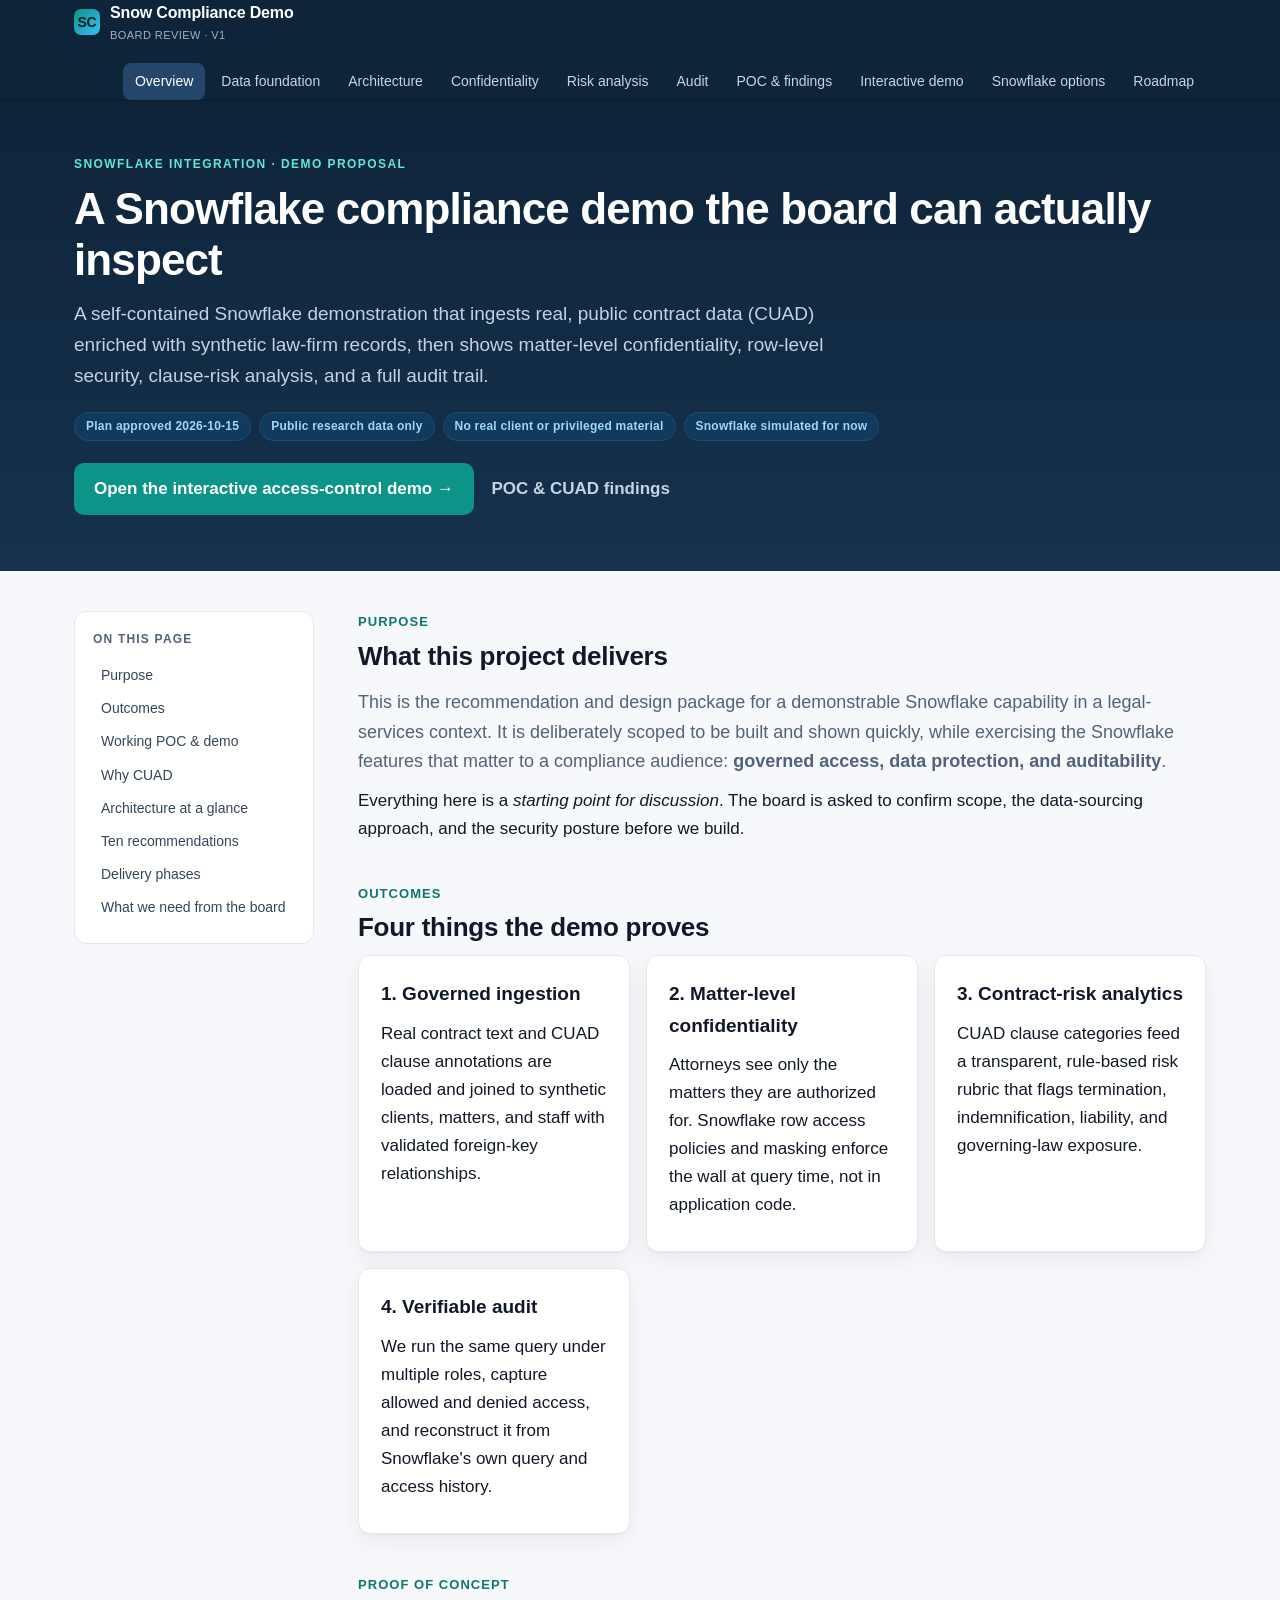
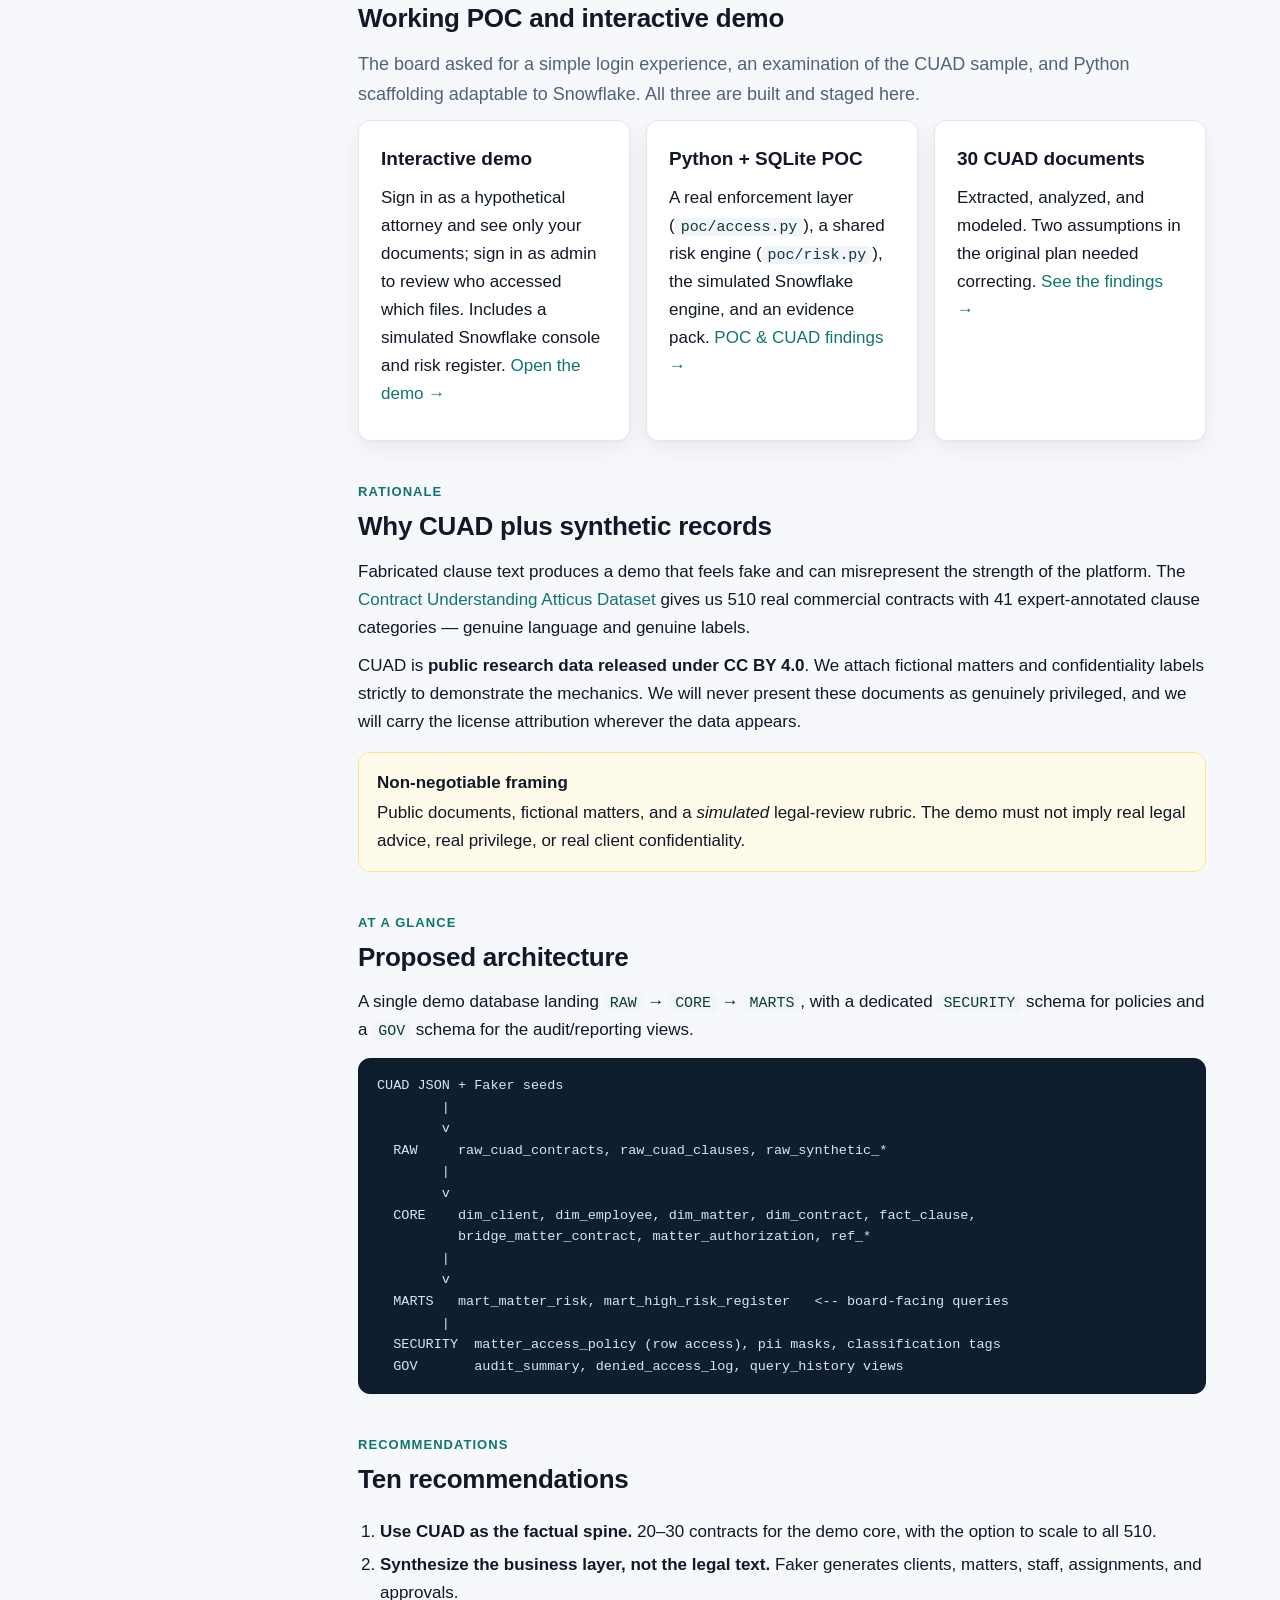
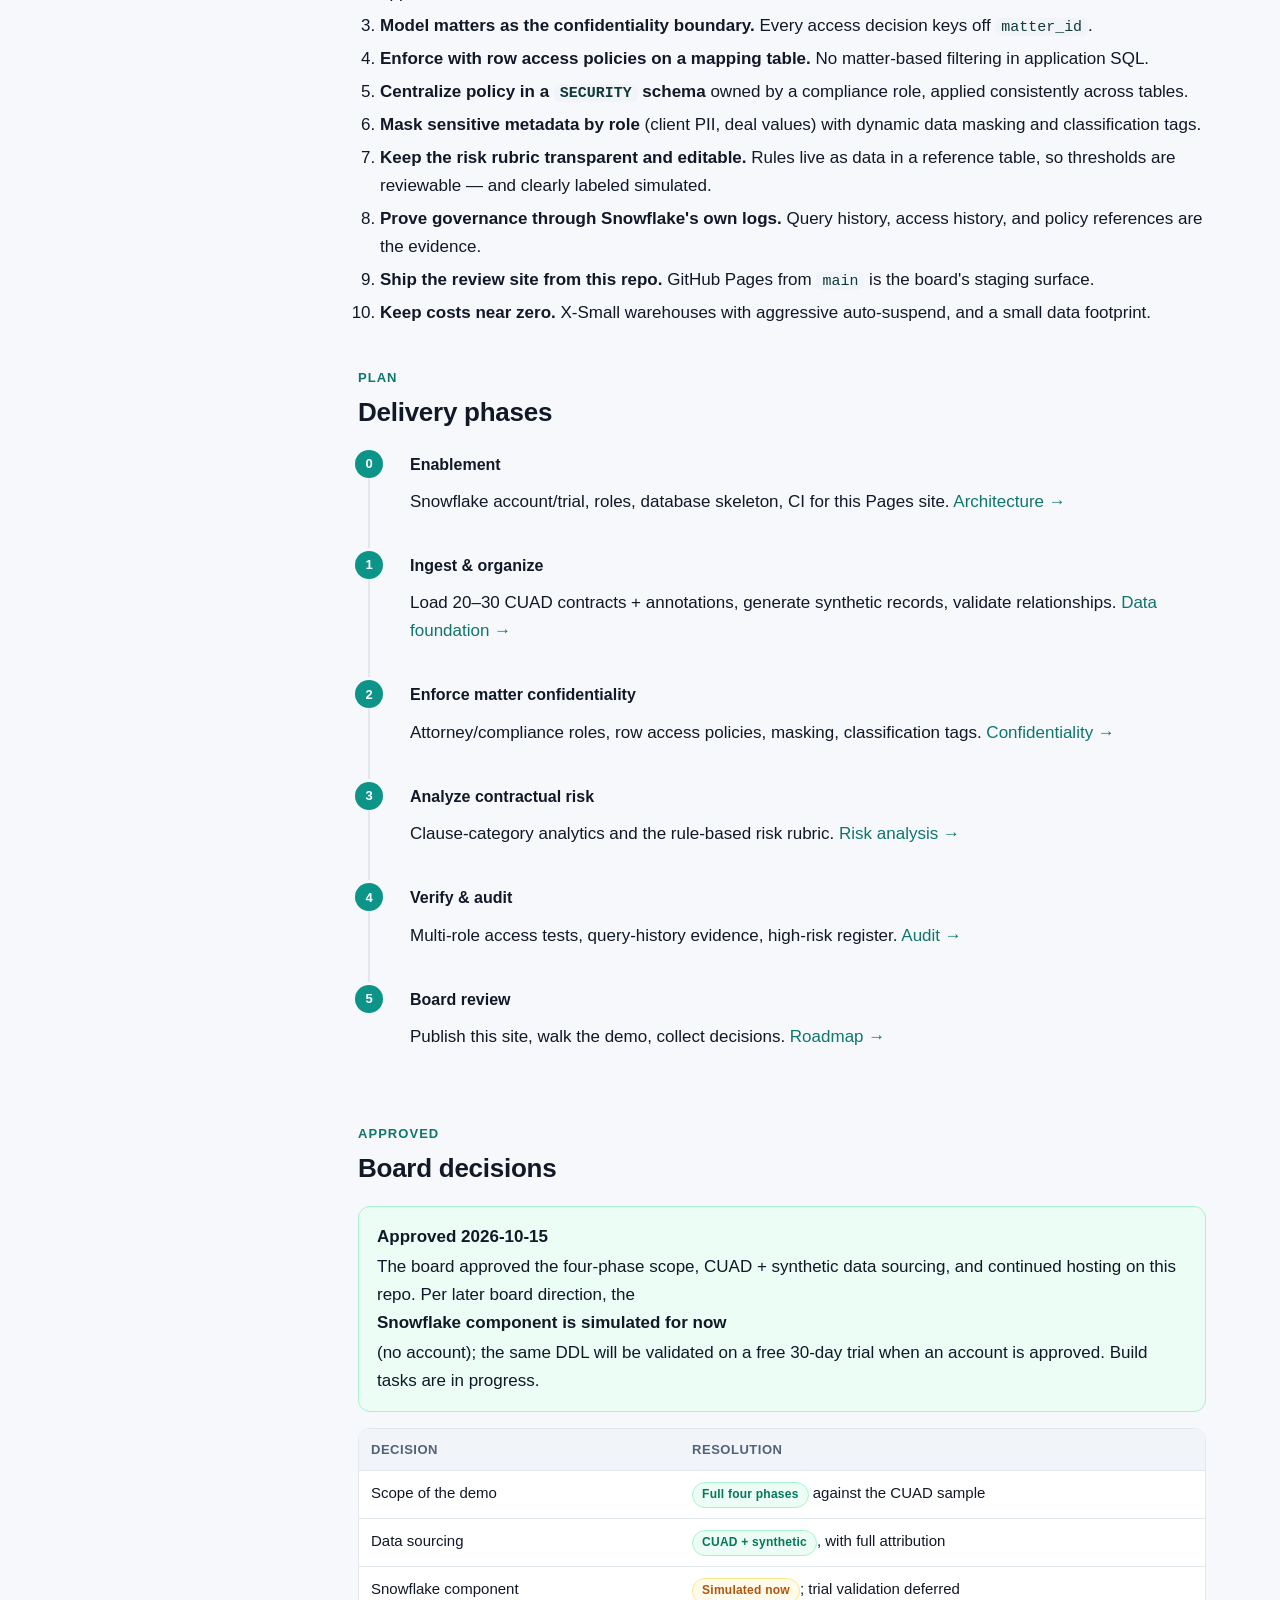
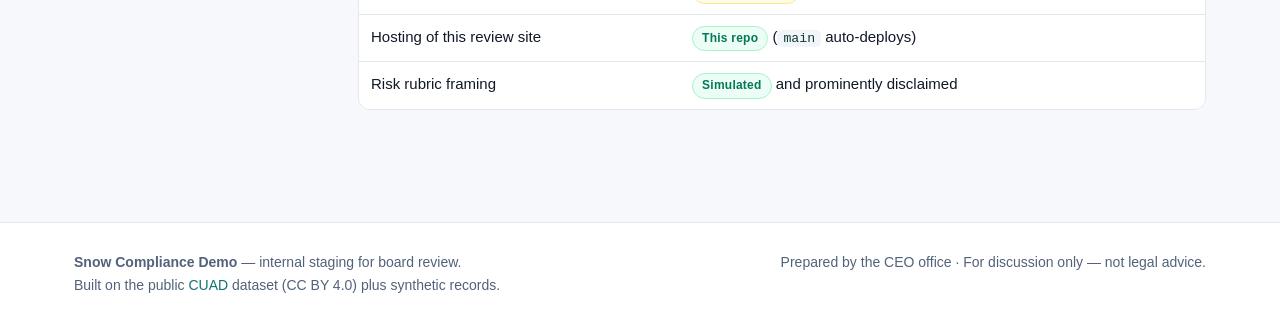
==== commit 03d35e71: "Integrate child builds: 30-doc sample, risk engine, evidence pack, offline CI Reflect AIA-22 (30-doc" ====
--- a/index.html
+++ b/index.html
@@ -71,15 +71,17 @@
 <section id="poc">
   <div class="section-kicker">Proof of concept</div>
   <h2>Working POC and interactive demo</h2>
-  <p class="lead">The board asked for a simple login experience, an examination of the first 20 CUAD
-  documents, and Python scaffolding adaptable to Snowflake. All three are done and staged here.</p>
+  <p class="lead">The board asked for a simple login experience, an examination of the CUAD sample, and
+  Python scaffolding adaptable to Snowflake. All three are built and staged here.</p>
   <div class="cards">
     <div class="card"><h3>Interactive demo</h3><p>Sign in as a hypothetical attorney and see only your
-      documents; sign in as admin to review who accessed which files. <a href="demo/index.html">Open the demo &rarr;</a></p></div>
-    <div class="card"><h3>Python + SQLite POC</h3><p>A real enforcement layer (<code>poc/access.py</code>)
-      with a governed query path, a web server, and a functional audit log. <a href="poc.html">POC &amp; CUAD findings &rarr;</a></p></div>
-    <div class="card"><h3>First 20 CUAD documents</h3><p>Extracted and analyzed. Two assumptions in the
-      original plan needed correcting. <a href="poc.html#findings">See the findings &rarr;</a></p></div>
+      documents; sign in as admin to review who accessed which files. Includes a simulated Snowflake
+      console and risk register. <a href="demo/index.html">Open the demo &rarr;</a></p></div>
+    <div class="card"><h3>Python + SQLite POC</h3><p>A real enforcement layer (<code>poc/access.py</code>),
+      a shared risk engine (<code>poc/risk.py</code>), the simulated Snowflake engine, and an
+      evidence pack. <a href="poc.html">POC &amp; CUAD findings &rarr;</a></p></div>
+    <div class="card"><h3>30 CUAD documents</h3><p>Extracted, analyzed, and modeled. Two assumptions in
+      the original plan needed correcting. <a href="poc.html#findings">See the findings &rarr;</a></p></div>
   </div>
 </section>
 
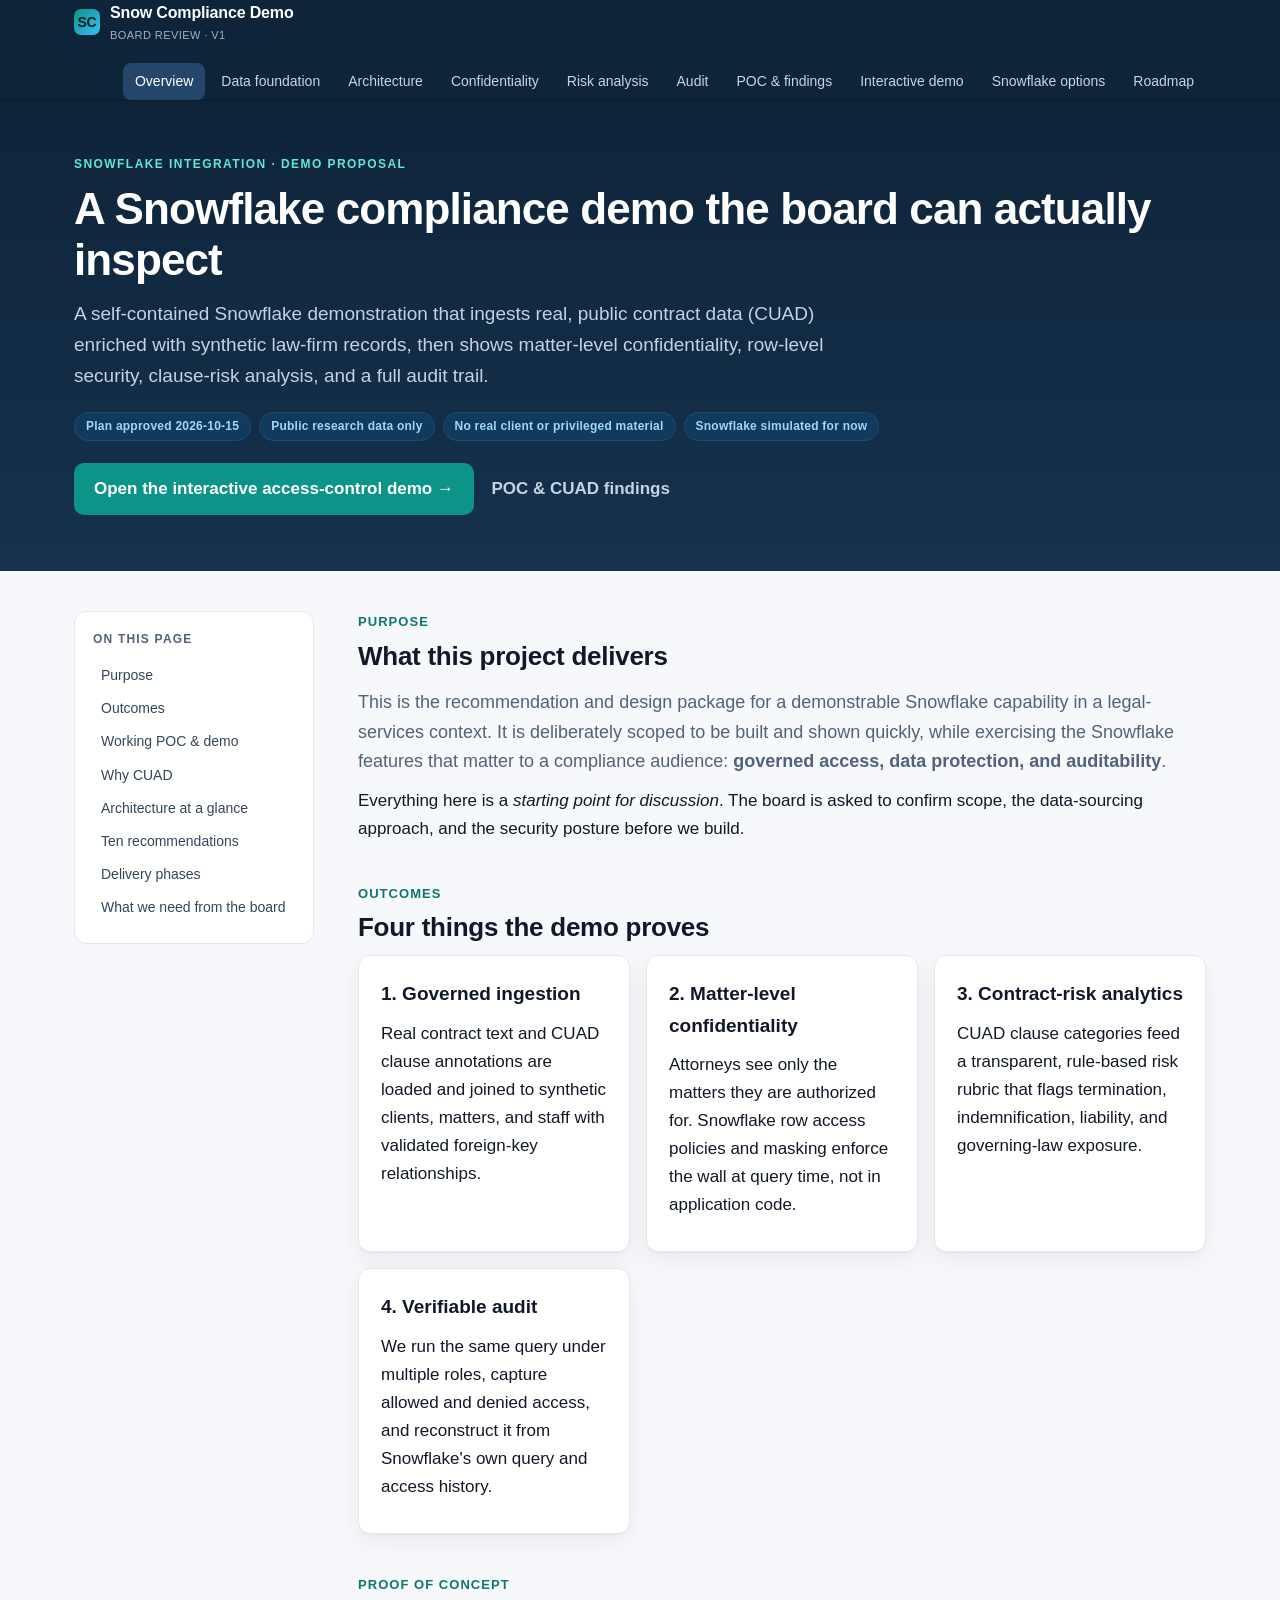
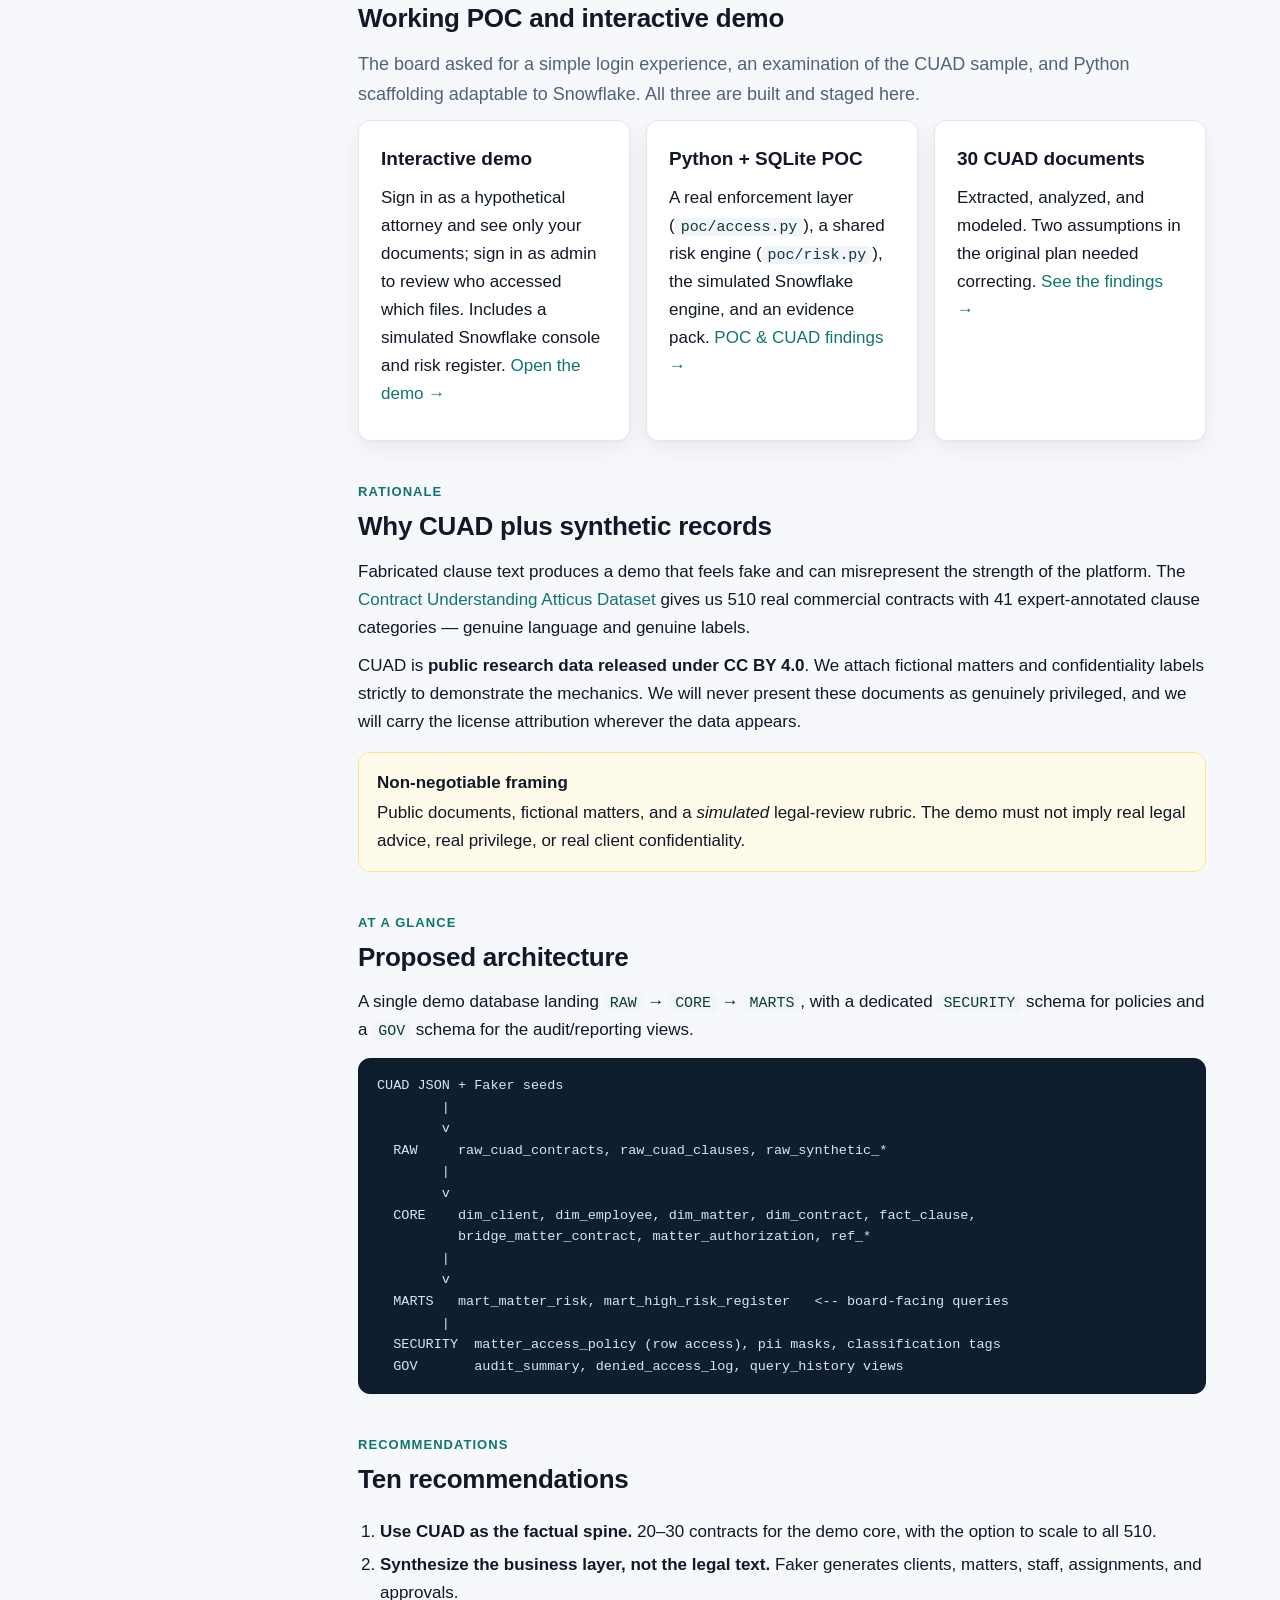
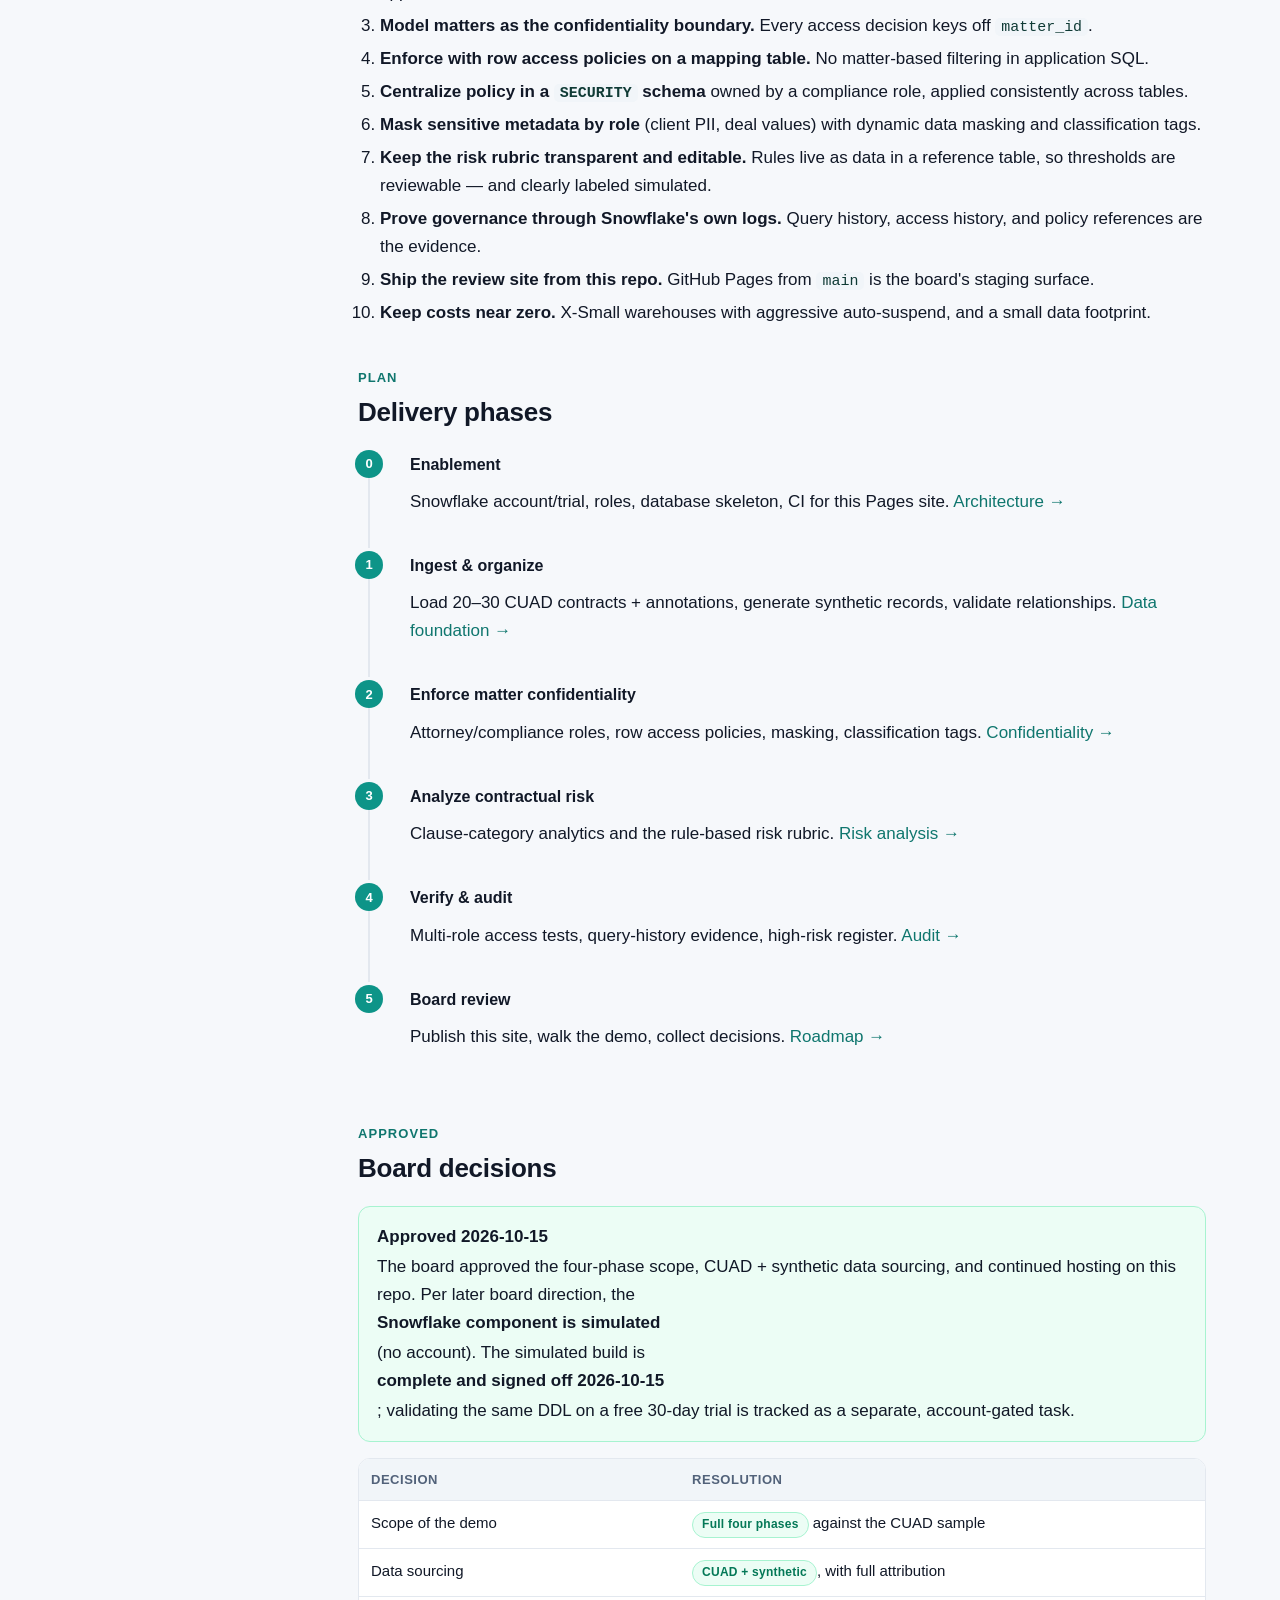
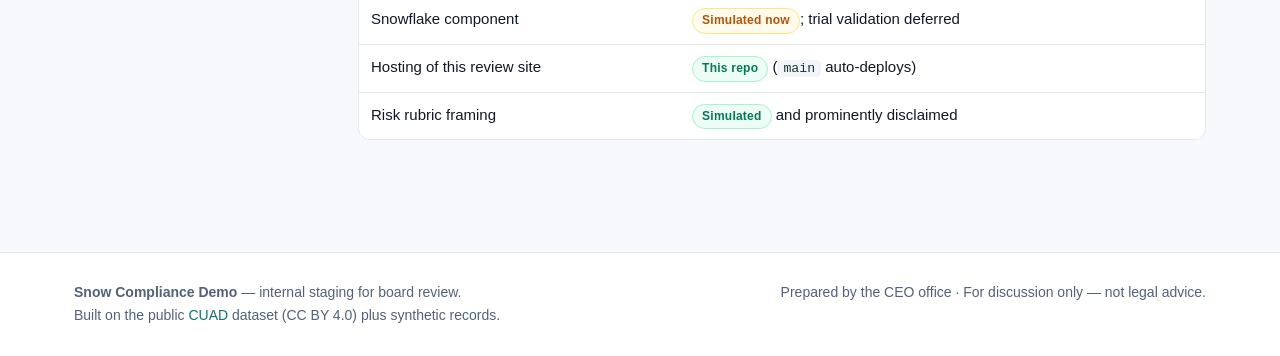
==== commit e35d4bd2: "Record board sign-off on the simulated phase Board accepted the simulate-for-now sign-off card (1943" ====
--- a/index.html
+++ b/index.html
@@ -158,9 +158,9 @@
   <h2>Board decisions</h2>
   <div class="callout ok"><strong>Approved 2026-10-15</strong>
     The board approved the four-phase scope, CUAD + synthetic data sourcing, and continued hosting on
-    this repo. Per later board direction, the <strong>Snowflake component is simulated for now</strong>
-    (no account); the same DDL will be validated on a free 30-day trial when an account is approved.
-    Build tasks are in progress.</div>
+    this repo. Per later board direction, the <strong>Snowflake component is simulated</strong> (no account).
+    The simulated build is <strong>complete and signed off 2026-10-15</strong>; validating the same DDL on a
+    free 30-day trial is tracked as a separate, account-gated task.</div>
   <div class="table-scroll"><table>
     <thead><tr><th>Decision</th><th>Resolution</th></tr></thead>
     <tbody>
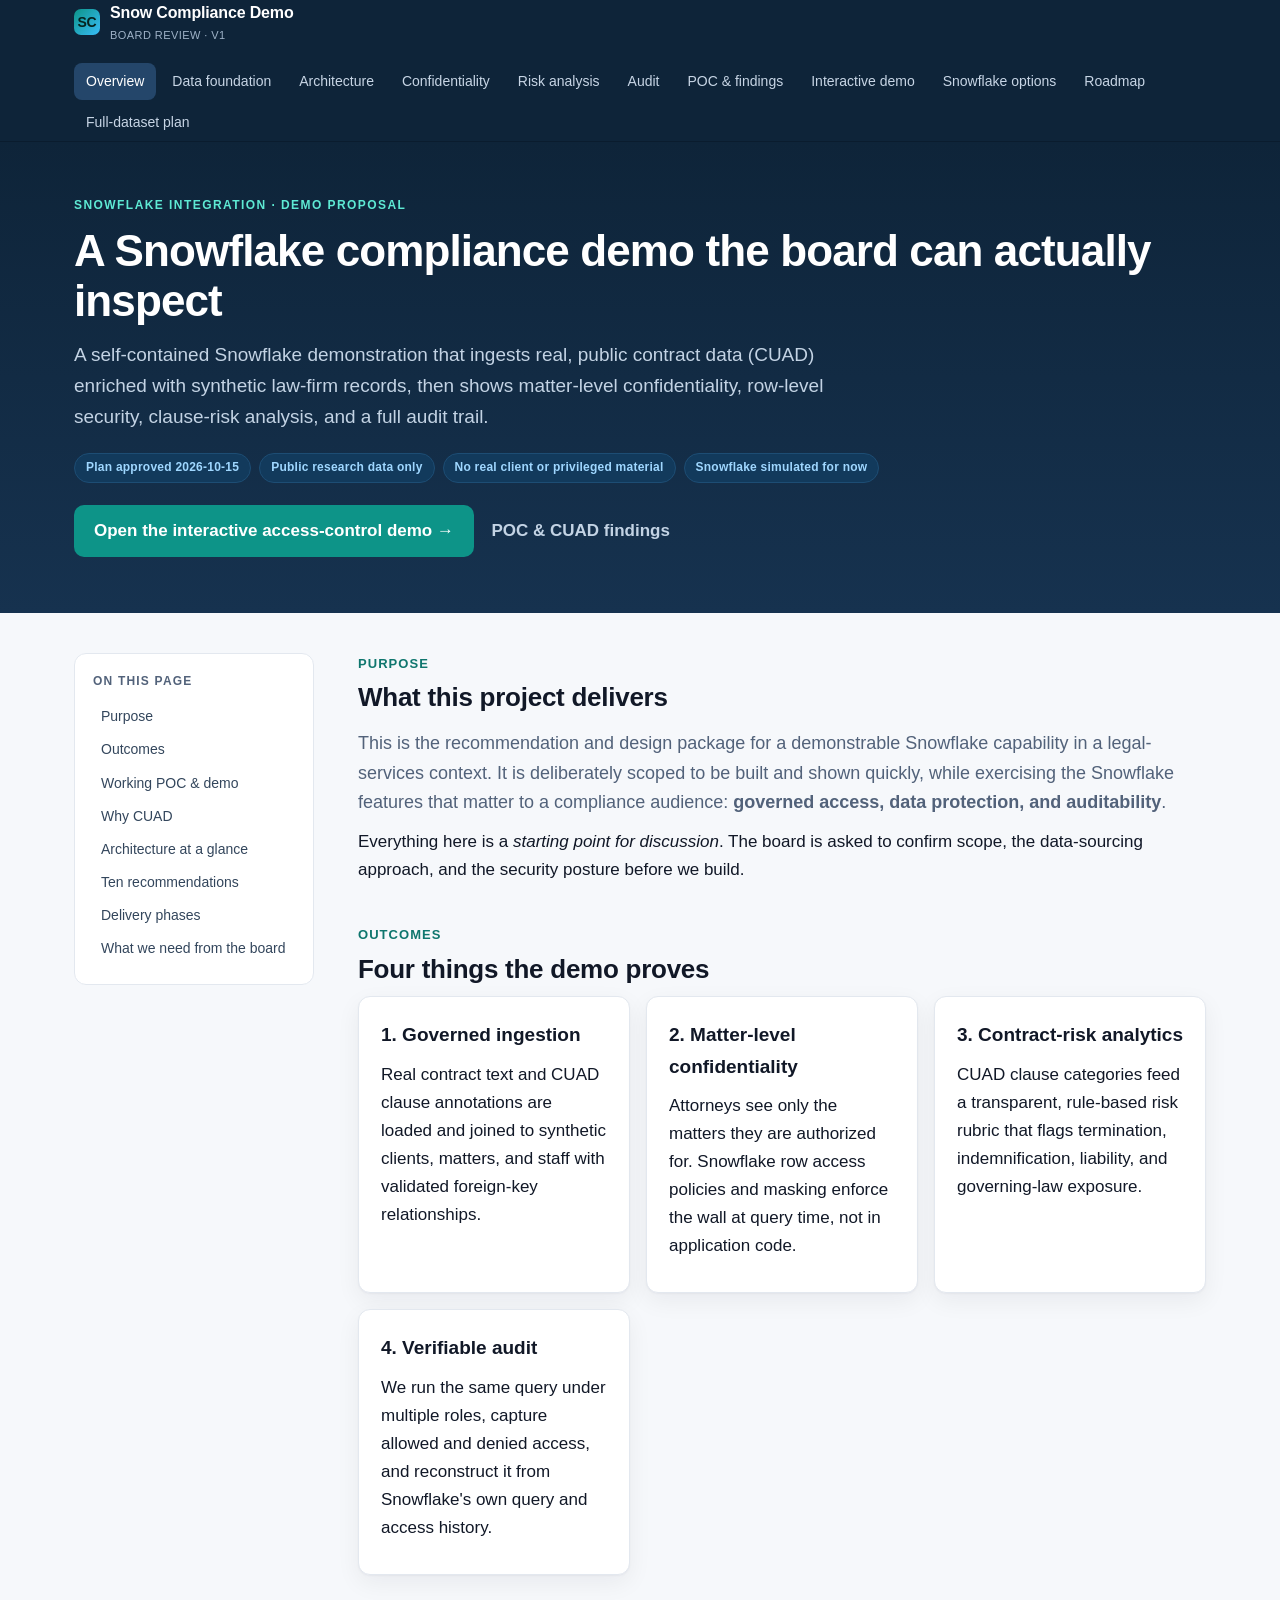
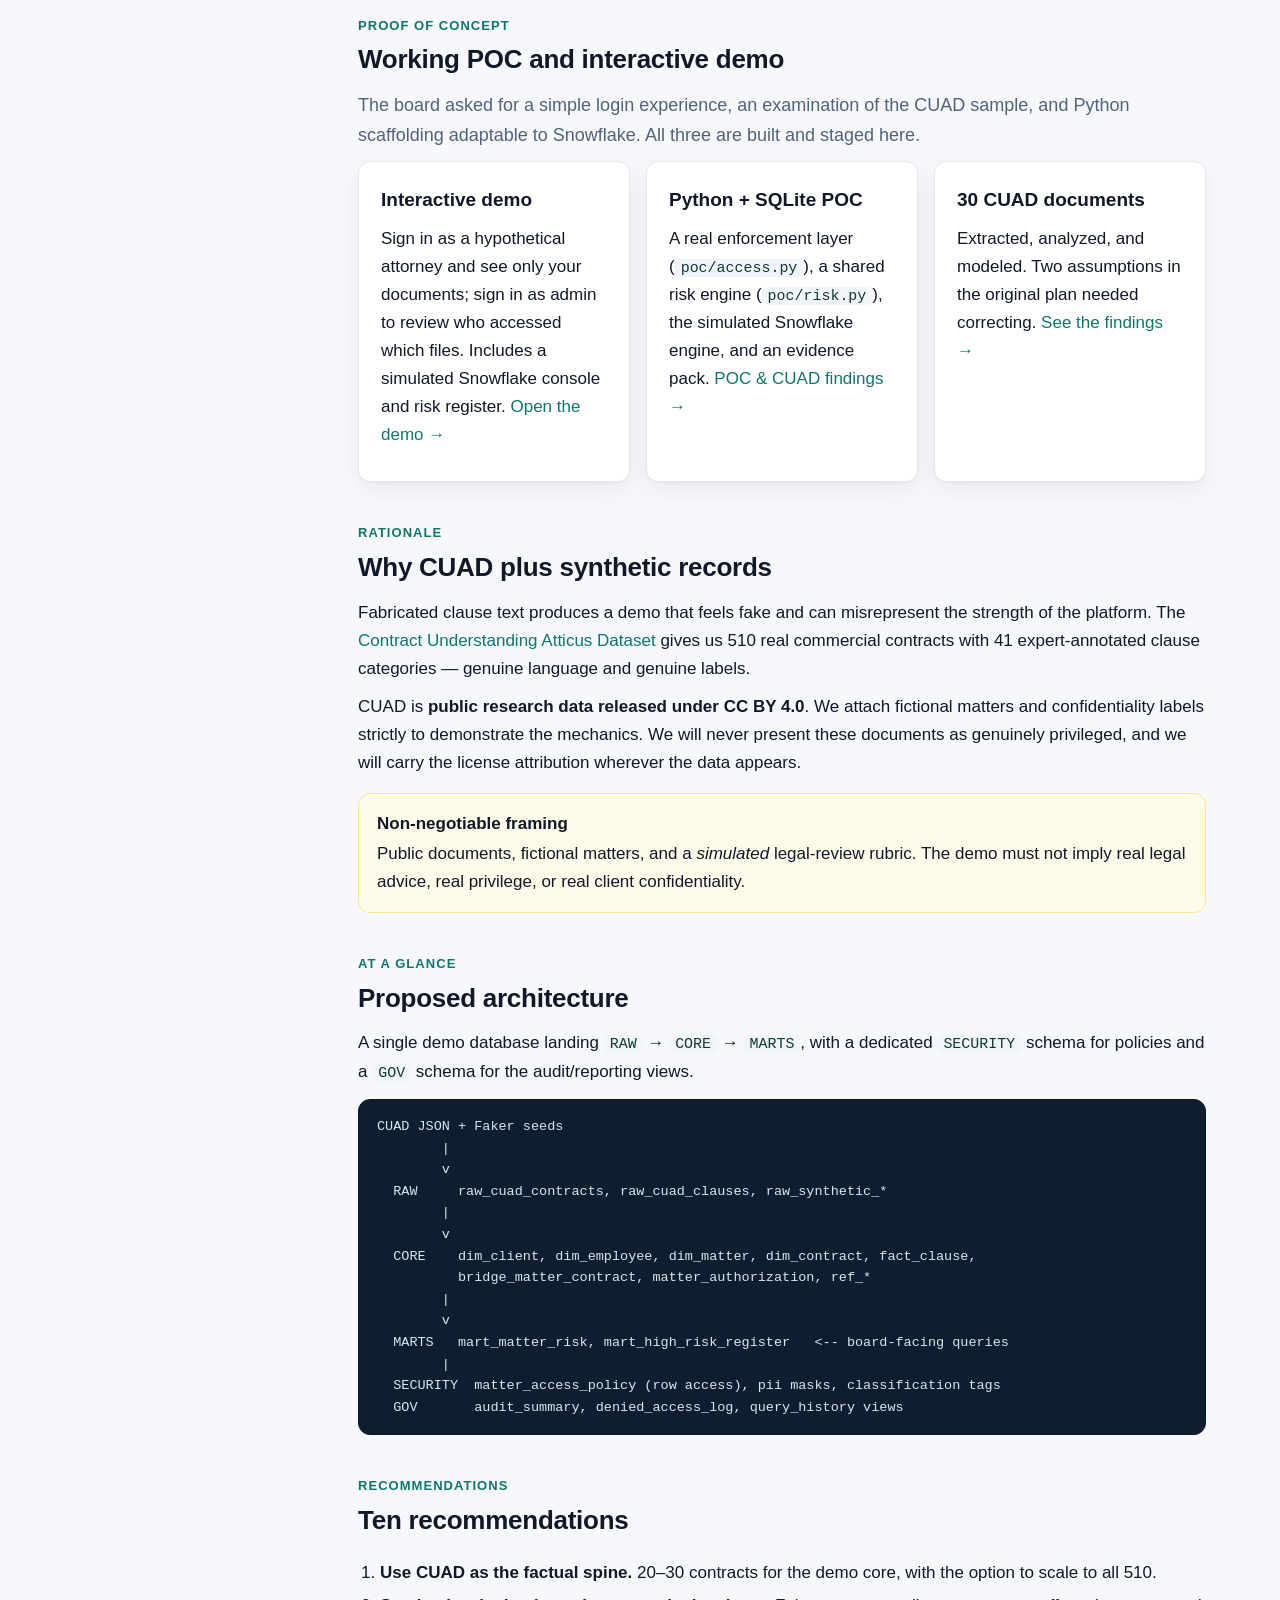
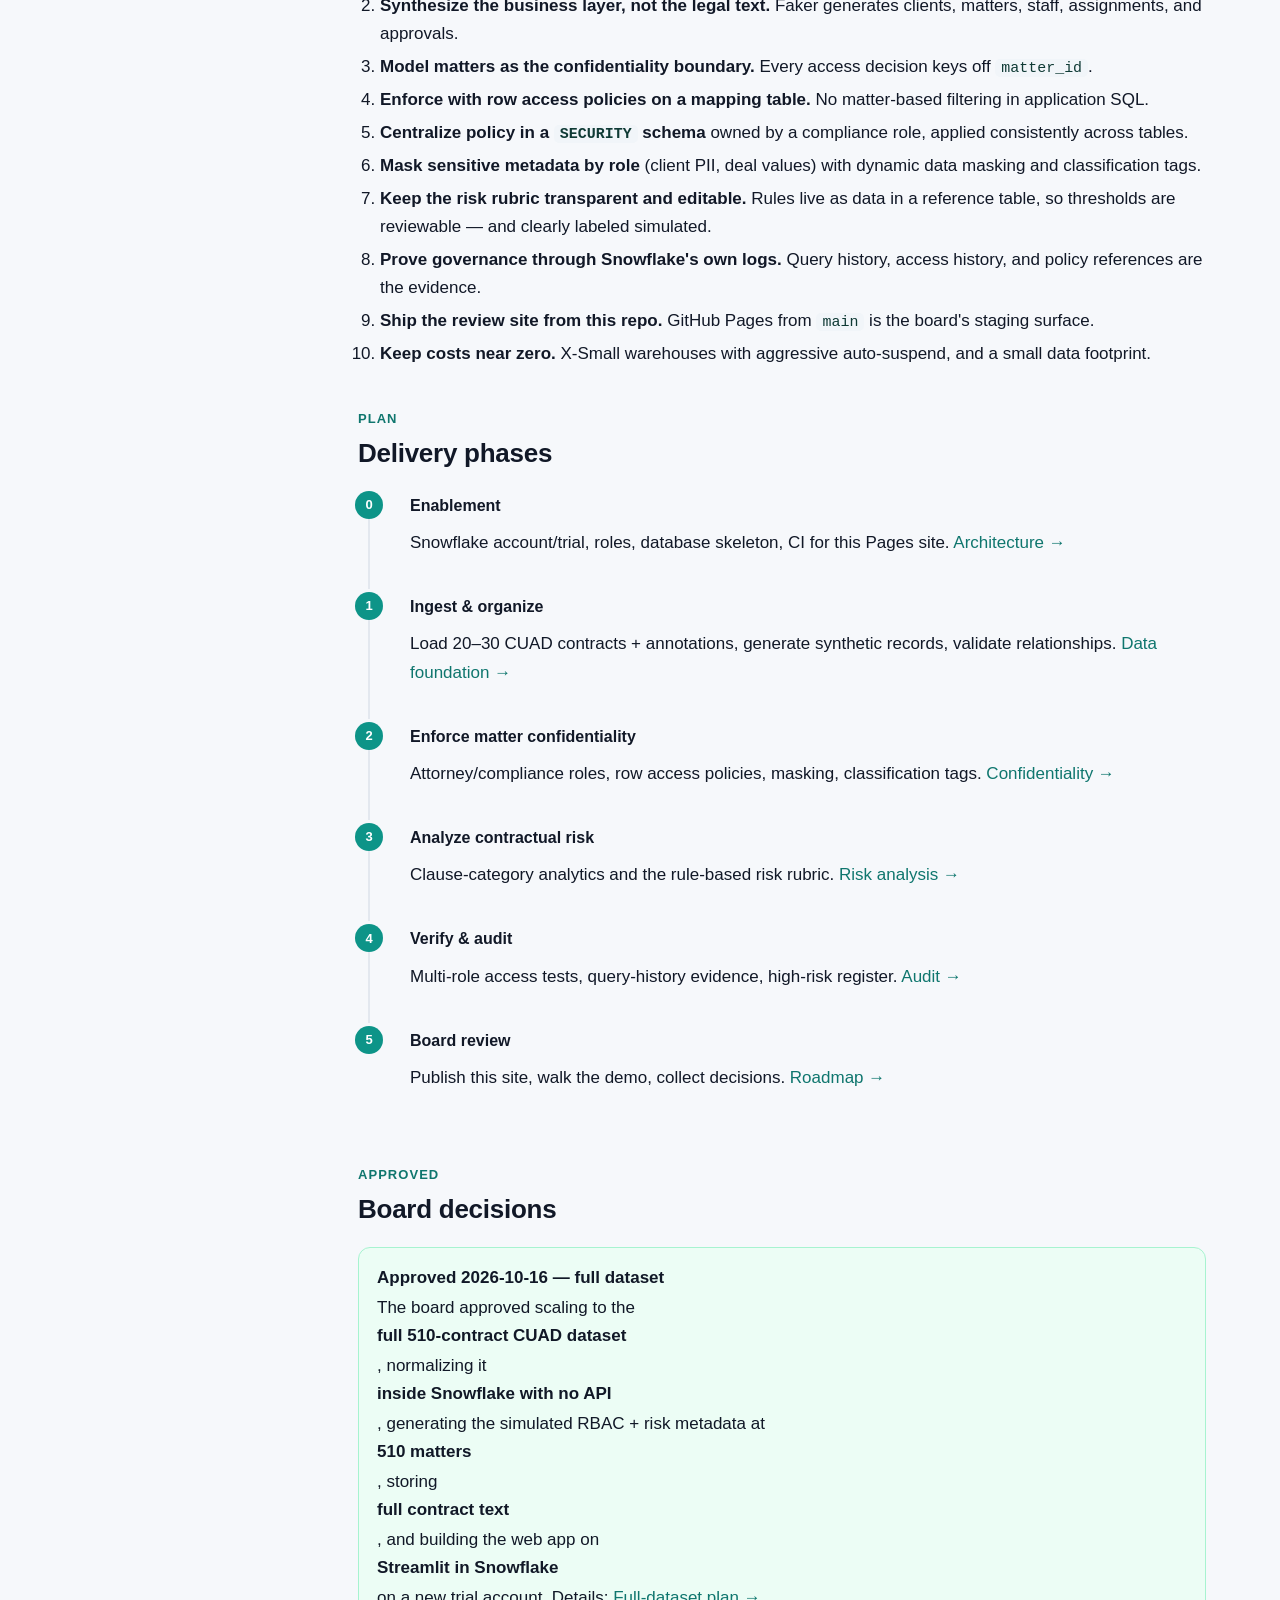
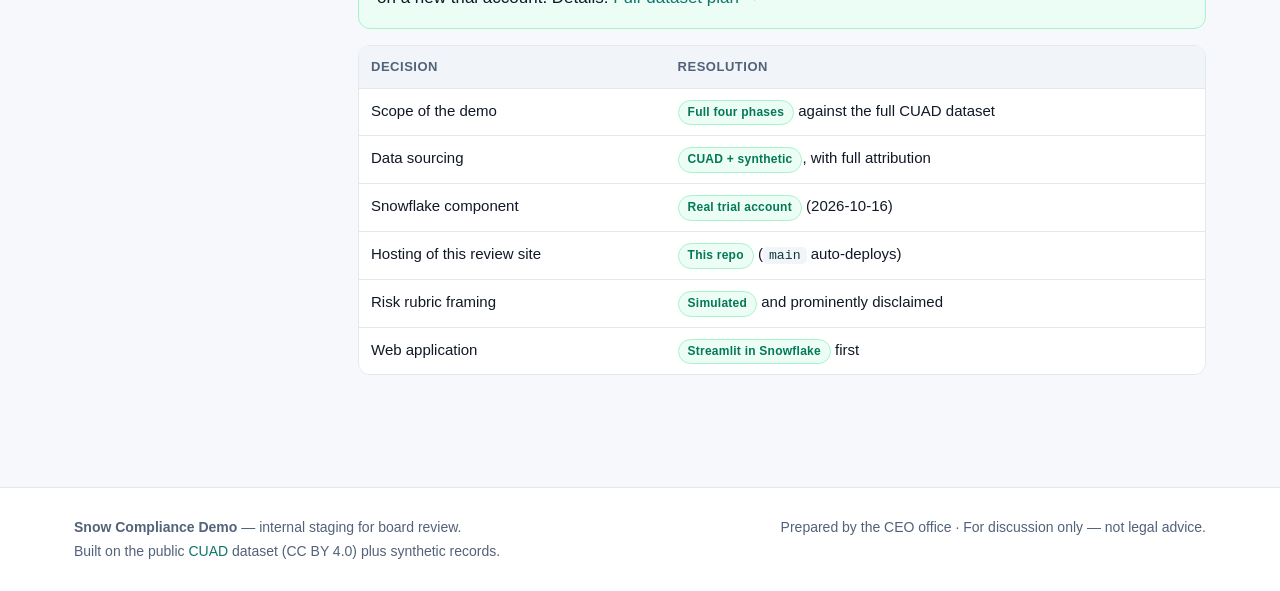
==== commit b9f40ad7: "Add approved full-dataset plan: roadmap, runbook, SQL, and review page - docs/FULL_DATASET_ROADMAP.m" ====
--- a/index.html
+++ b/index.html
@@ -14,7 +14,7 @@
       <span class="mark" aria-hidden="true">SC</span>
       <span>Snow Compliance Demo<small>Board review &middot; v1</small></span>
     </a>
-    <nav class="nav" aria-label="Primary"><a href="index.html" class="active">Overview</a><a href="data-foundation.html">Data foundation</a><a href="architecture.html">Architecture</a><a href="security.html">Confidentiality</a><a href="risk-analysis.html">Risk analysis</a><a href="audit-verification.html">Audit</a><a href="poc.html">POC & findings</a><a href="demo/index.html">Interactive demo</a><a href="snowflake-options.html">Snowflake options</a><a href="roadmap.html">Roadmap</a></nav>
+    <nav class="nav" aria-label="Primary"><a href="index.html" class="active">Overview</a><a href="data-foundation.html">Data foundation</a><a href="architecture.html">Architecture</a><a href="security.html">Confidentiality</a><a href="risk-analysis.html">Risk analysis</a><a href="audit-verification.html">Audit</a><a href="poc.html">POC & findings</a><a href="demo/index.html">Interactive demo</a><a href="snowflake-options.html">Snowflake options</a><a href="roadmap.html">Roadmap</a><a href="full-dataset.html">Full-dataset plan</a></nav>
   </div>
 </header>
 <section class="hero"><div class="wrap">
@@ -156,19 +156,21 @@
 <section id="decisions">
   <div class="section-kicker">Approved</div>
   <h2>Board decisions</h2>
-  <div class="callout ok"><strong>Approved 2026-10-15</strong>
-    The board approved the four-phase scope, CUAD + synthetic data sourcing, and continued hosting on
-    this repo. Per later board direction, the <strong>Snowflake component is simulated</strong> (no account).
-    The simulated build is <strong>complete and signed off 2026-10-15</strong>; validating the same DDL on a
-    free 30-day trial is tracked as a separate, account-gated task.</div>
+  <div class="callout ok"><strong>Approved 2026-10-16 &mdash; full dataset</strong>
+    The board approved scaling to the <strong>full 510-contract CUAD dataset</strong>, normalizing it
+    <strong>inside Snowflake with no API</strong>, generating the simulated RBAC + risk metadata at
+    <strong>510 matters</strong>, storing <strong>full contract text</strong>, and building the web app on
+    <strong>Streamlit in Snowflake</strong> on a new trial account. Details:
+    <a href="full-dataset.html">Full-dataset plan &rarr;</a></div>
   <div class="table-scroll"><table>
     <thead><tr><th>Decision</th><th>Resolution</th></tr></thead>
     <tbody>
-      <tr><td>Scope of the demo</td><td><span class="badge low">Full four phases</span> against the CUAD sample</td></tr>
+      <tr><td>Scope of the demo</td><td><span class="badge low">Full four phases</span> against the full CUAD dataset</td></tr>
       <tr><td>Data sourcing</td><td><span class="badge low">CUAD + synthetic</span>, with full attribution</td></tr>
-      <tr><td>Snowflake component</td><td><span class="badge med">Simulated now</span>; trial validation deferred</td></tr>
+      <tr><td>Snowflake component</td><td><span class="badge low">Real trial account</span> (2026-10-16)</td></tr>
       <tr><td>Hosting of this review site</td><td><span class="badge low">This repo</span> (<code>main</code> auto-deploys)</td></tr>
       <tr><td>Risk rubric framing</td><td><span class="badge low">Simulated</span> and prominently disclaimed</td></tr>
+      <tr><td>Web application</td><td><span class="badge low">Streamlit in Snowflake</span> first</td></tr>
     </tbody>
   </table></div>
 </section>
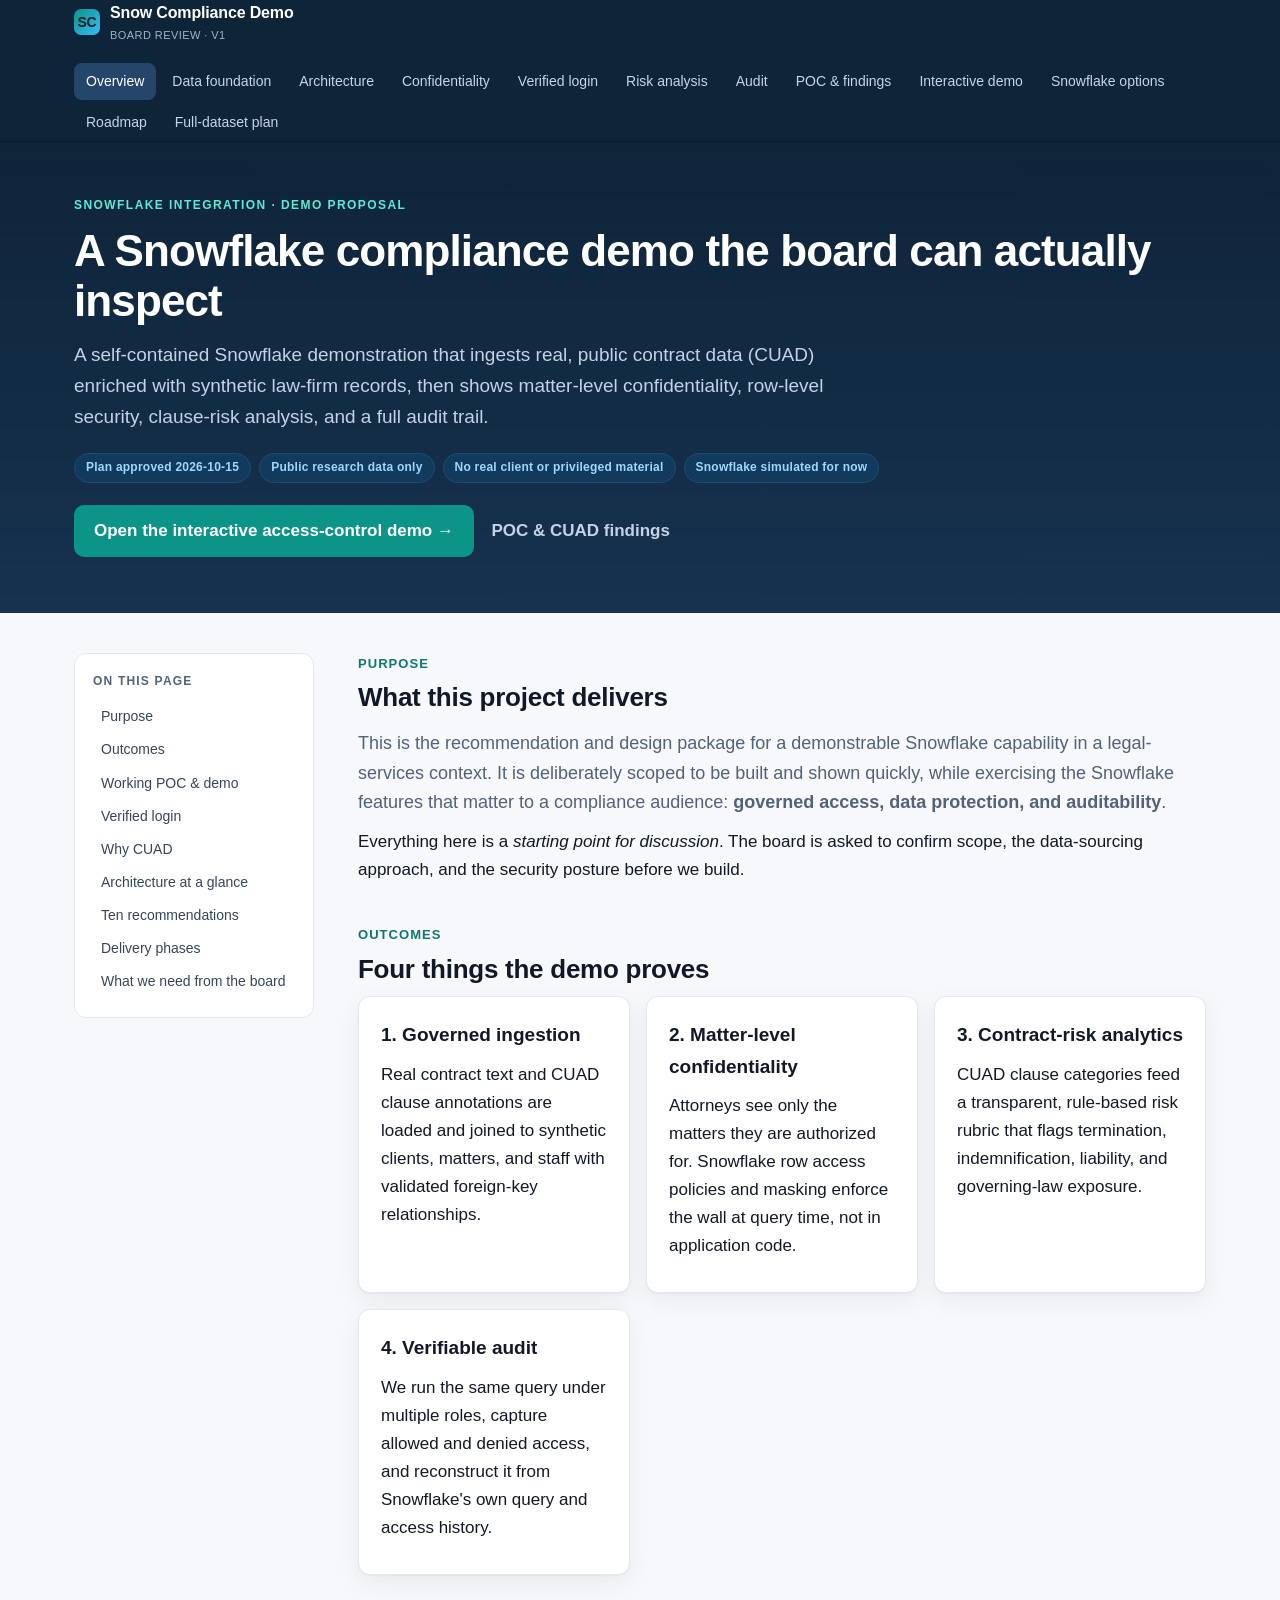
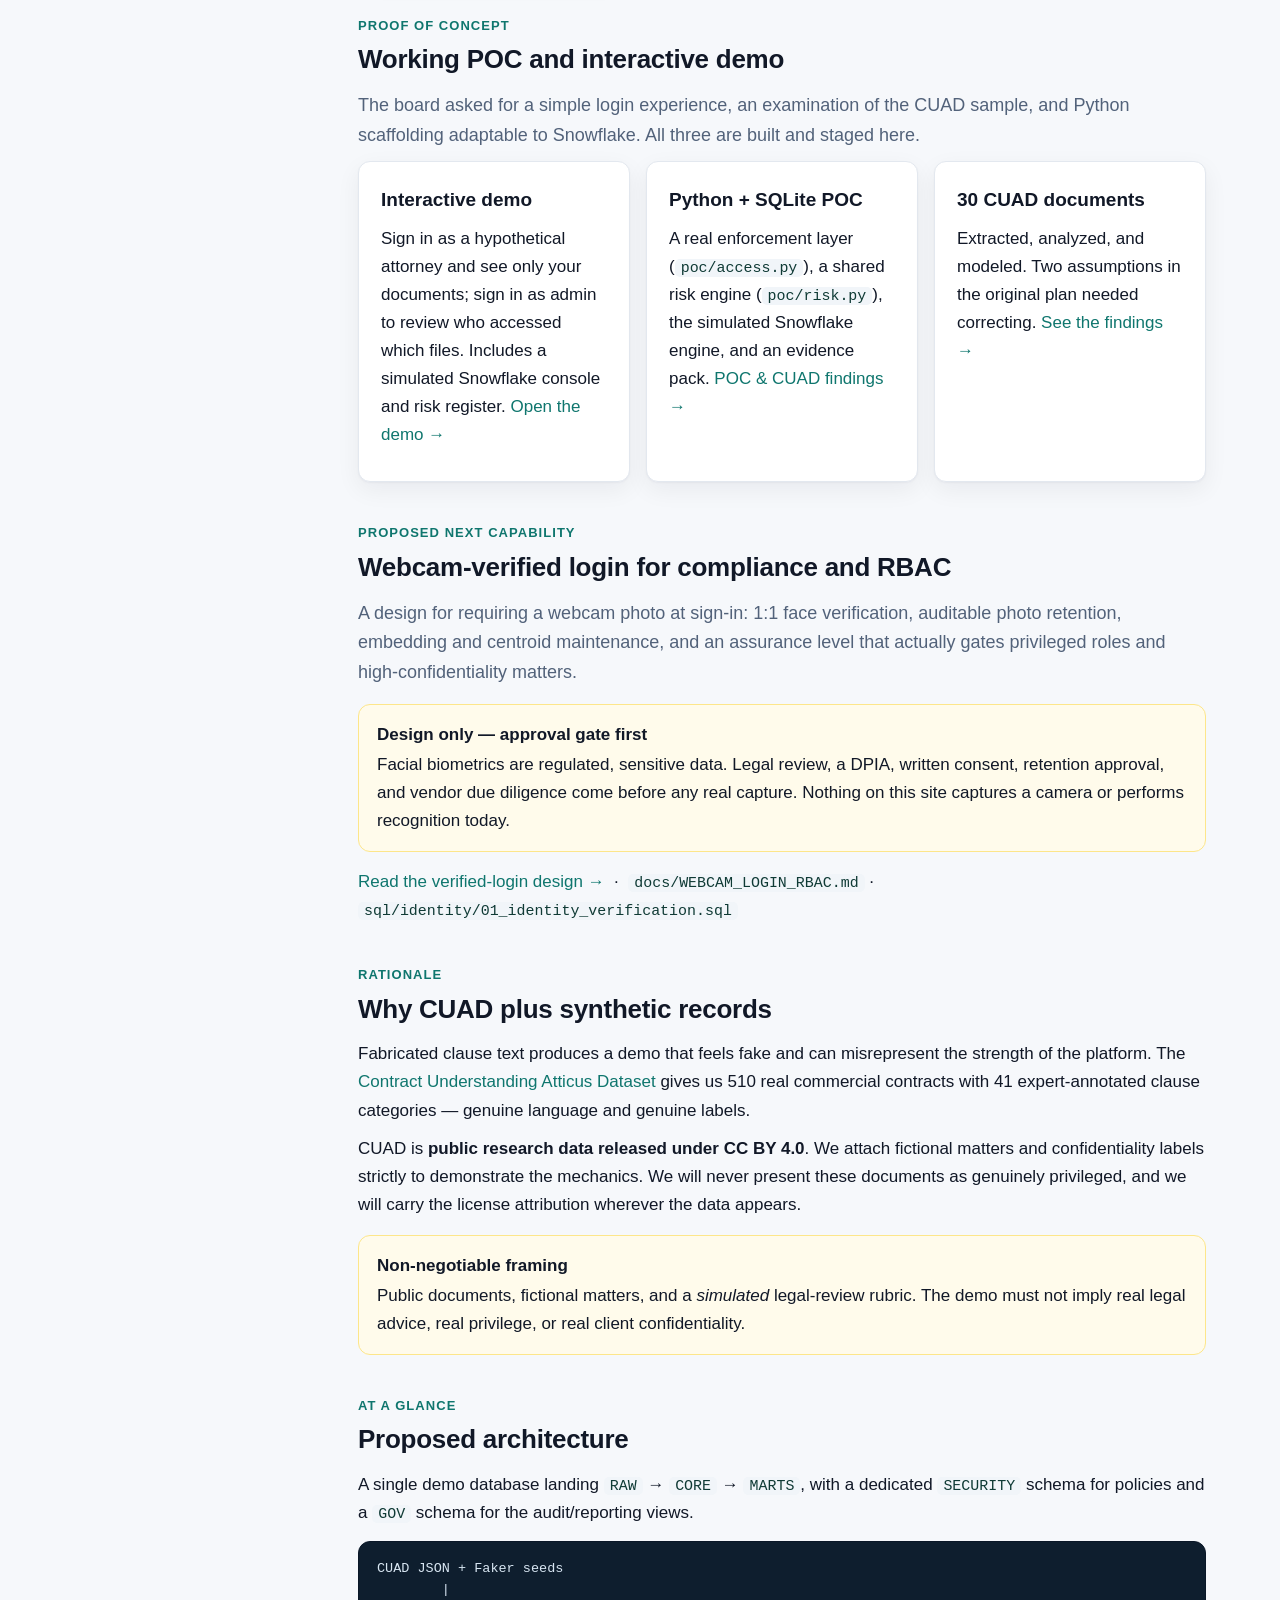
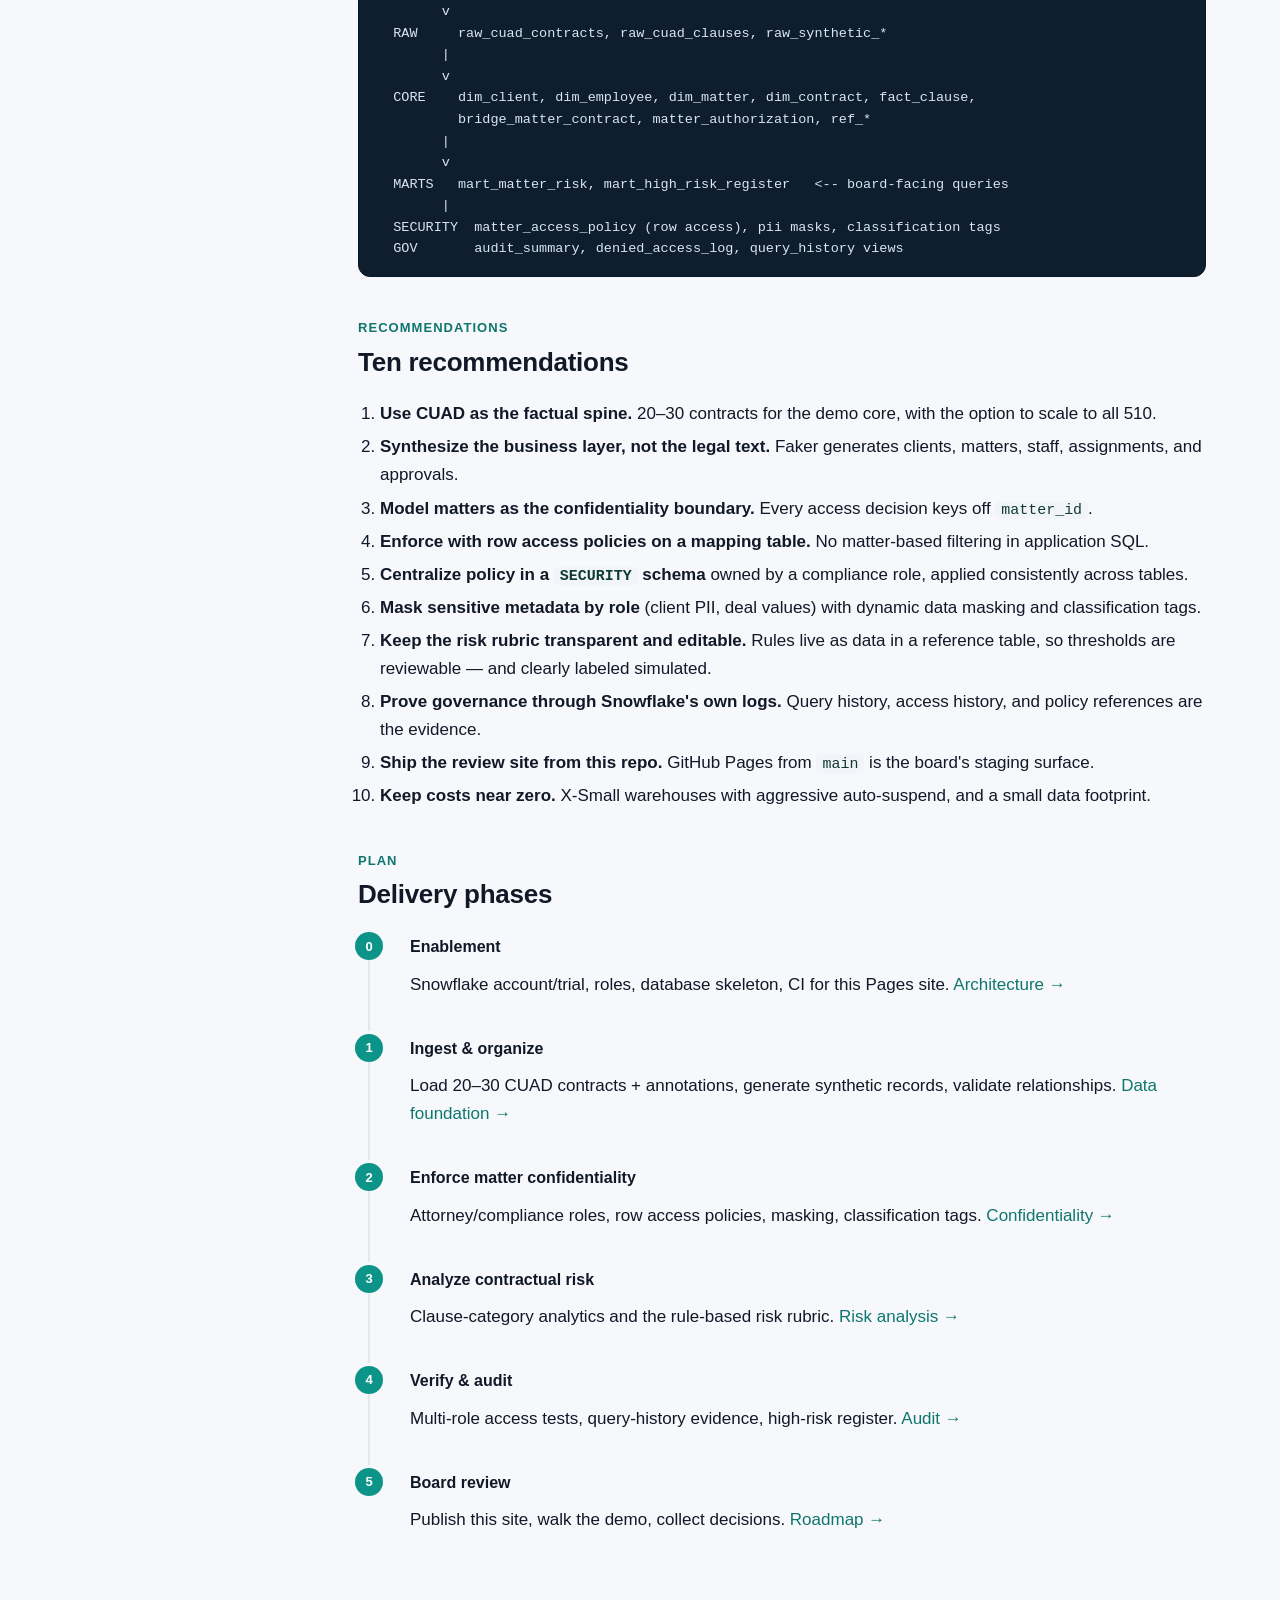
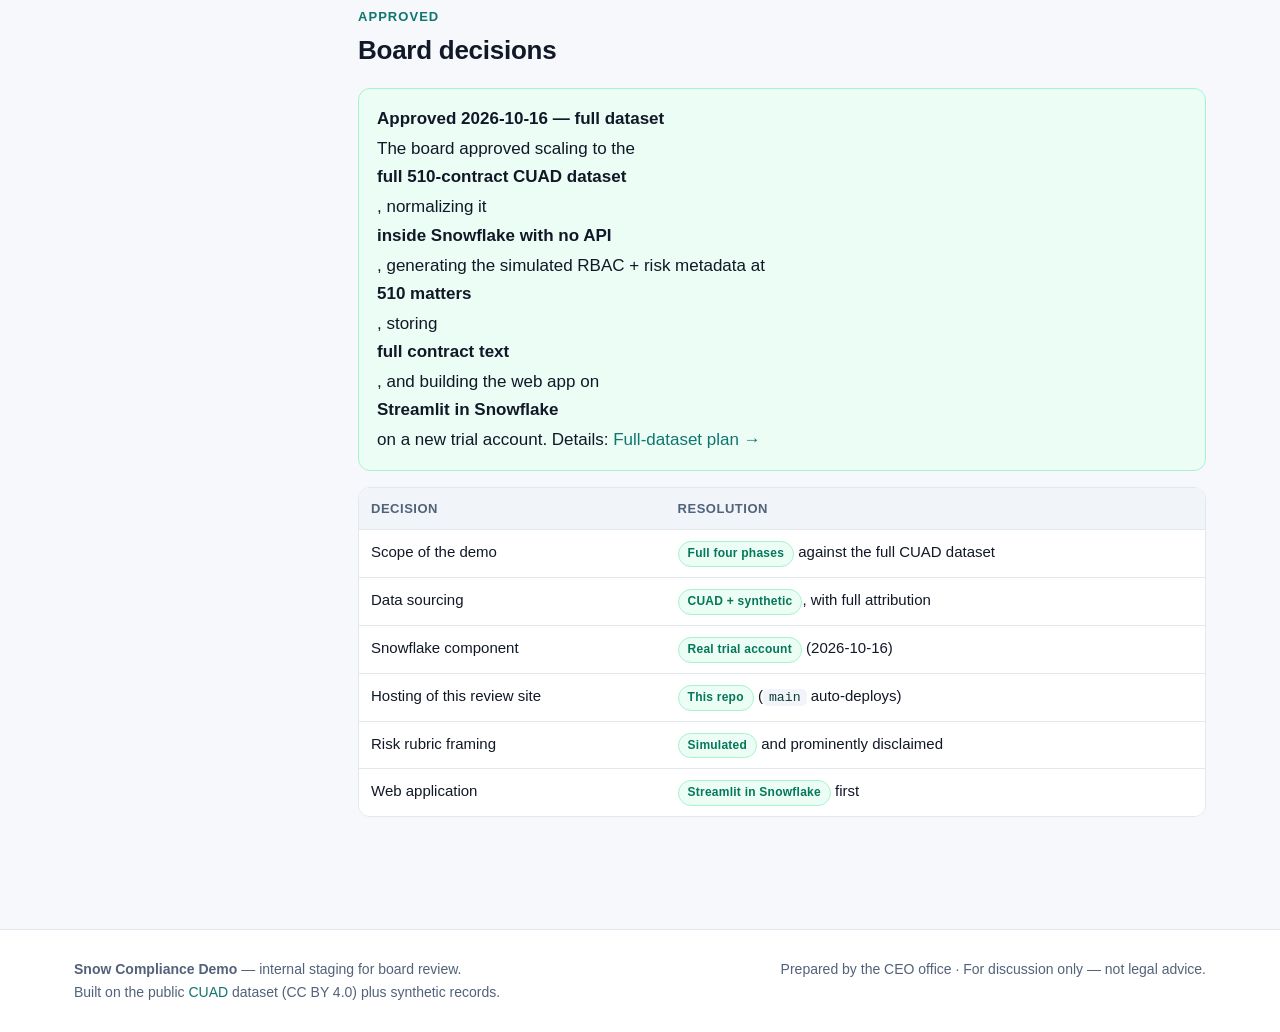
==== commit 99ceb263: "Add webcam login verification design: RBAC, embeddings, centroid, audit" ====
--- a/index.html
+++ b/index.html
@@ -14,7 +14,7 @@
       <span class="mark" aria-hidden="true">SC</span>
       <span>Snow Compliance Demo<small>Board review &middot; v1</small></span>
     </a>
-    <nav class="nav" aria-label="Primary"><a href="index.html" class="active">Overview</a><a href="data-foundation.html">Data foundation</a><a href="architecture.html">Architecture</a><a href="security.html">Confidentiality</a><a href="risk-analysis.html">Risk analysis</a><a href="audit-verification.html">Audit</a><a href="poc.html">POC & findings</a><a href="demo/index.html">Interactive demo</a><a href="snowflake-options.html">Snowflake options</a><a href="roadmap.html">Roadmap</a><a href="full-dataset.html">Full-dataset plan</a></nav>
+    <nav class="nav" aria-label="Primary"><a href="index.html" class="active">Overview</a><a href="data-foundation.html">Data foundation</a><a href="architecture.html">Architecture</a><a href="security.html">Confidentiality</a><a href="identity-verification.html">Verified login</a><a href="risk-analysis.html">Risk analysis</a><a href="audit-verification.html">Audit</a><a href="poc.html">POC & findings</a><a href="demo/index.html">Interactive demo</a><a href="snowflake-options.html">Snowflake options</a><a href="roadmap.html">Roadmap</a><a href="full-dataset.html">Full-dataset plan</a></nav>
   </div>
 </header>
 <section class="hero"><div class="wrap">
@@ -35,7 +35,7 @@
 <main class="main">
   <div class="wrap">
     <div class="grid">
-      <aside class="toc"><h2>On this page</h2><ul><li><a href="#purpose">Purpose</a></li><li><a href="#outcomes">Outcomes</a></li><li><a href="#poc">Working POC &amp; demo</a></li><li><a href="#why">Why CUAD</a></li><li><a href="#architecture-at-a-glance">Architecture at a glance</a></li><li><a href="#recommendations">Ten recommendations</a></li><li><a href="#phases">Delivery phases</a></li><li><a href="#decisions">What we need from the board</a></li></ul></aside>
+      <aside class="toc"><h2>On this page</h2><ul><li><a href="#purpose">Purpose</a></li><li><a href="#outcomes">Outcomes</a></li><li><a href="#poc">Working POC &amp; demo</a></li><li><a href="#verified-login">Verified login</a></li><li><a href="#why">Why CUAD</a></li><li><a href="#architecture-at-a-glance">Architecture at a glance</a></li><li><a href="#recommendations">Ten recommendations</a></li><li><a href="#phases">Delivery phases</a></li><li><a href="#decisions">What we need from the board</a></li></ul></aside>
       <div class="content">
         
 <section id="purpose">
@@ -83,6 +83,20 @@
     <div class="card"><h3>30 CUAD documents</h3><p>Extracted, analyzed, and modeled. Two assumptions in
       the original plan needed correcting. <a href="poc.html#findings">See the findings &rarr;</a></p></div>
   </div>
+</section>
+
+<section id="verified-login">
+  <div class="section-kicker">Proposed next capability</div>
+  <h2>Webcam-verified login for compliance and RBAC</h2>
+  <p class="lead">A design for requiring a webcam photo at sign-in: 1:1 face verification,
+  auditable photo retention, embedding and centroid maintenance, and an assurance level
+  that actually gates privileged roles and high-confidentiality matters.</p>
+  <div class="callout warn"><strong>Design only &mdash; approval gate first</strong>
+    Facial biometrics are regulated, sensitive data. Legal review, a DPIA, written consent,
+    retention approval, and vendor due diligence come before any real capture. Nothing on
+    this site captures a camera or performs recognition today.</div>
+  <p><a href="identity-verification.html">Read the verified-login design &rarr;</a>
+  &nbsp;·&nbsp; <code>docs/WEBCAM_LOGIN_RBAC.md</code> · <code>sql/identity/01_identity_verification.sql</code></p>
 </section>
 
 <section id="why">
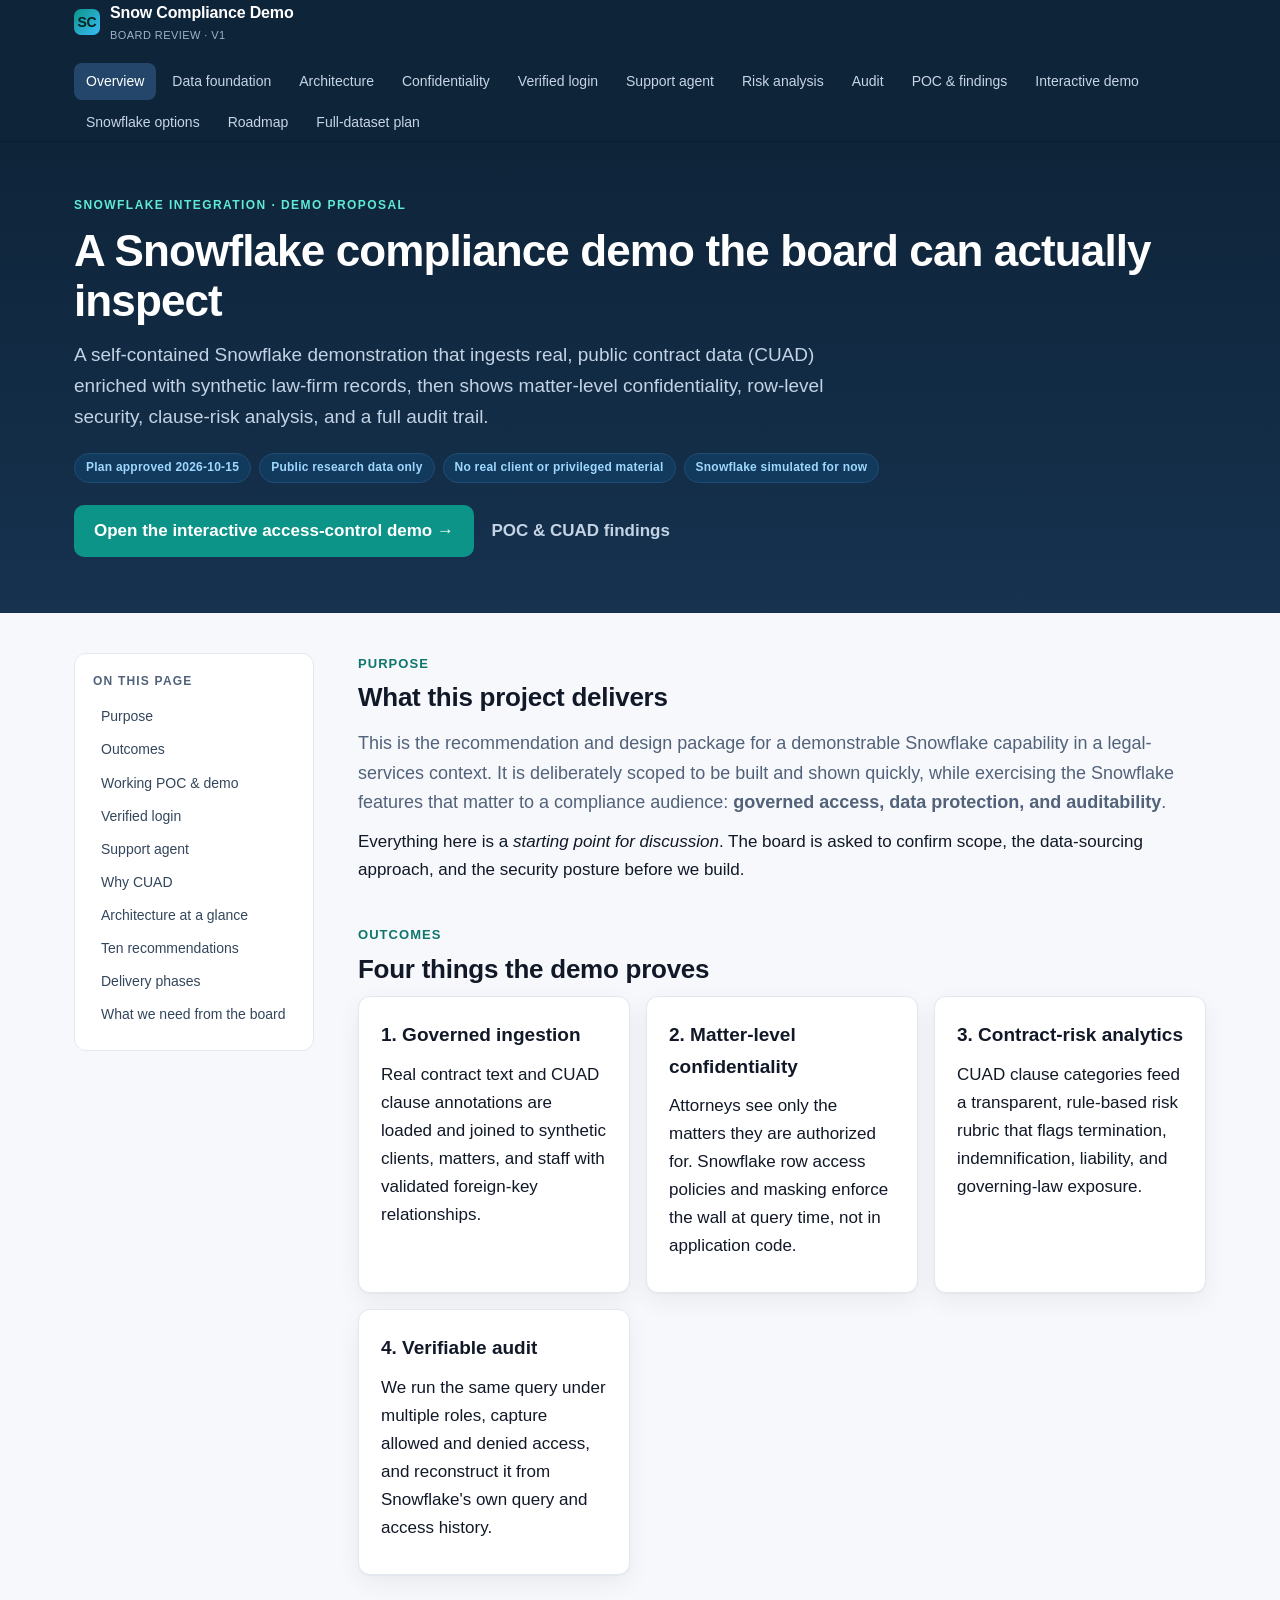
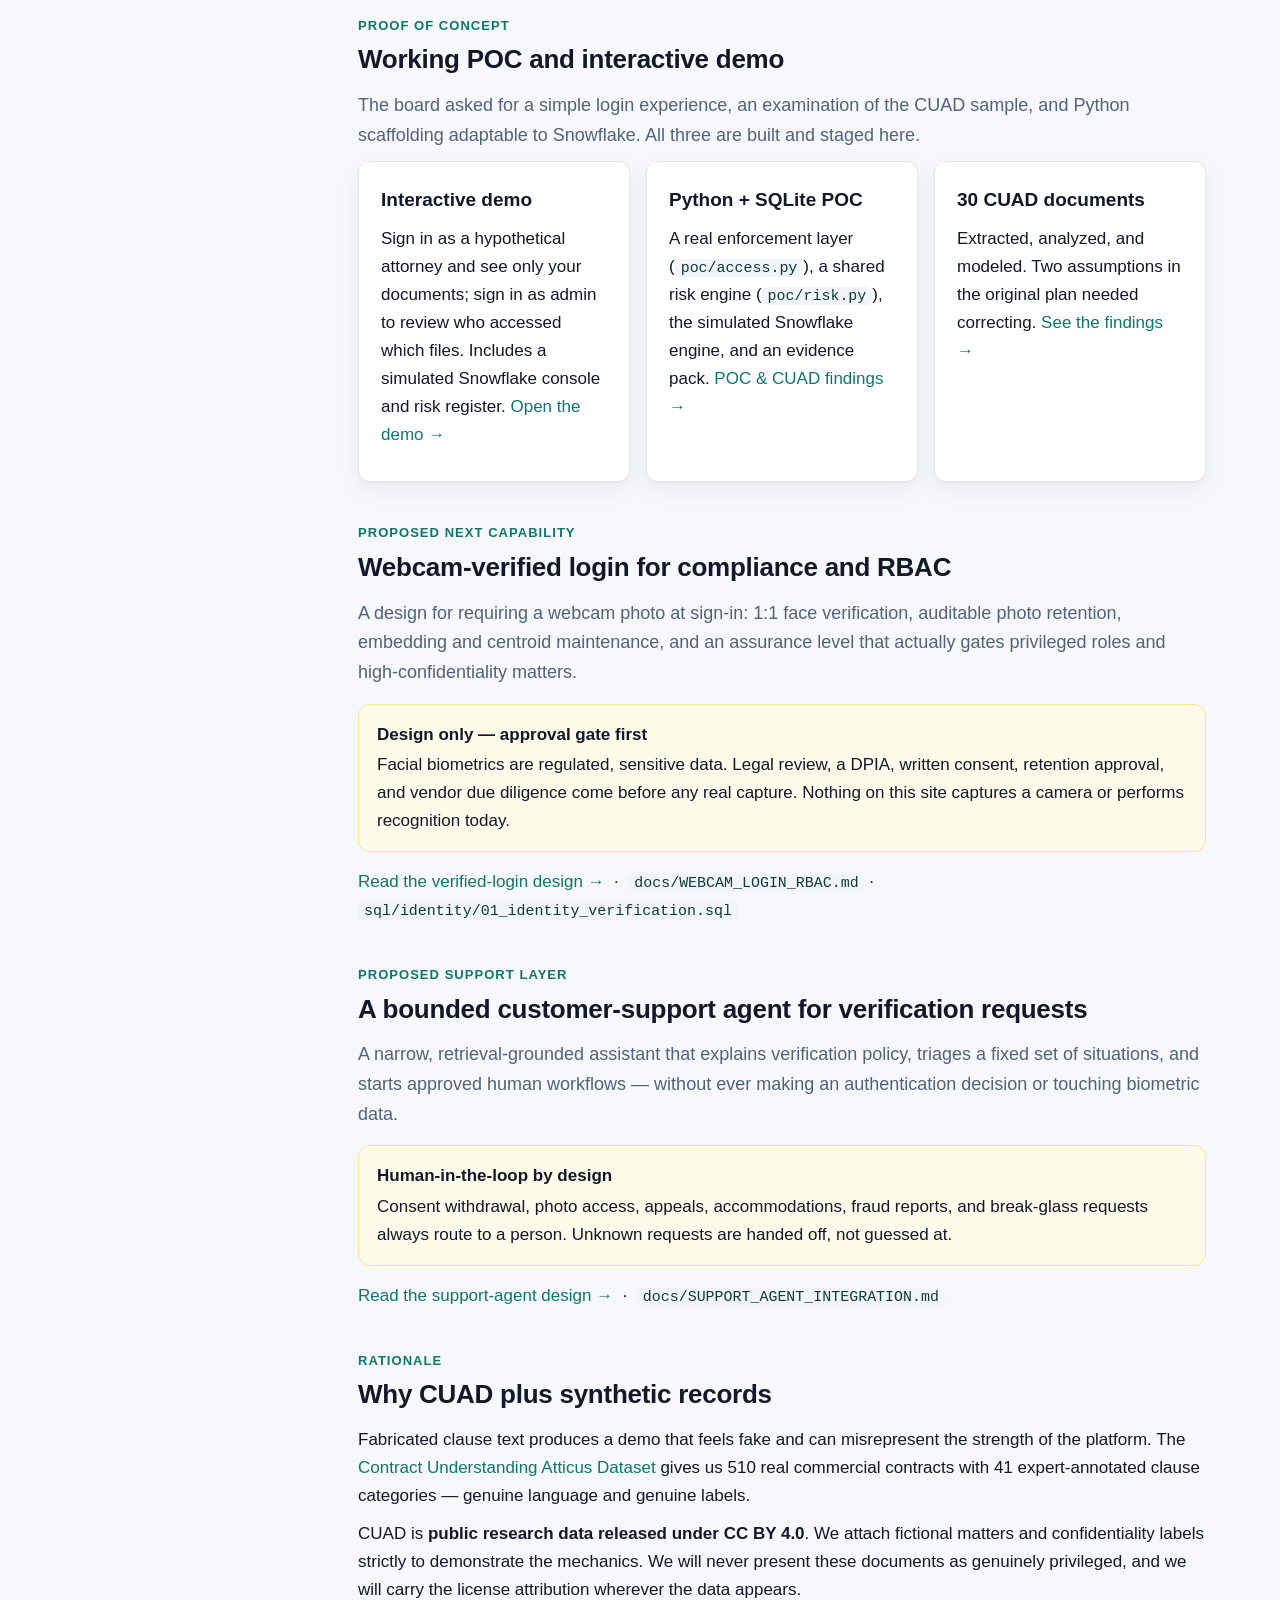
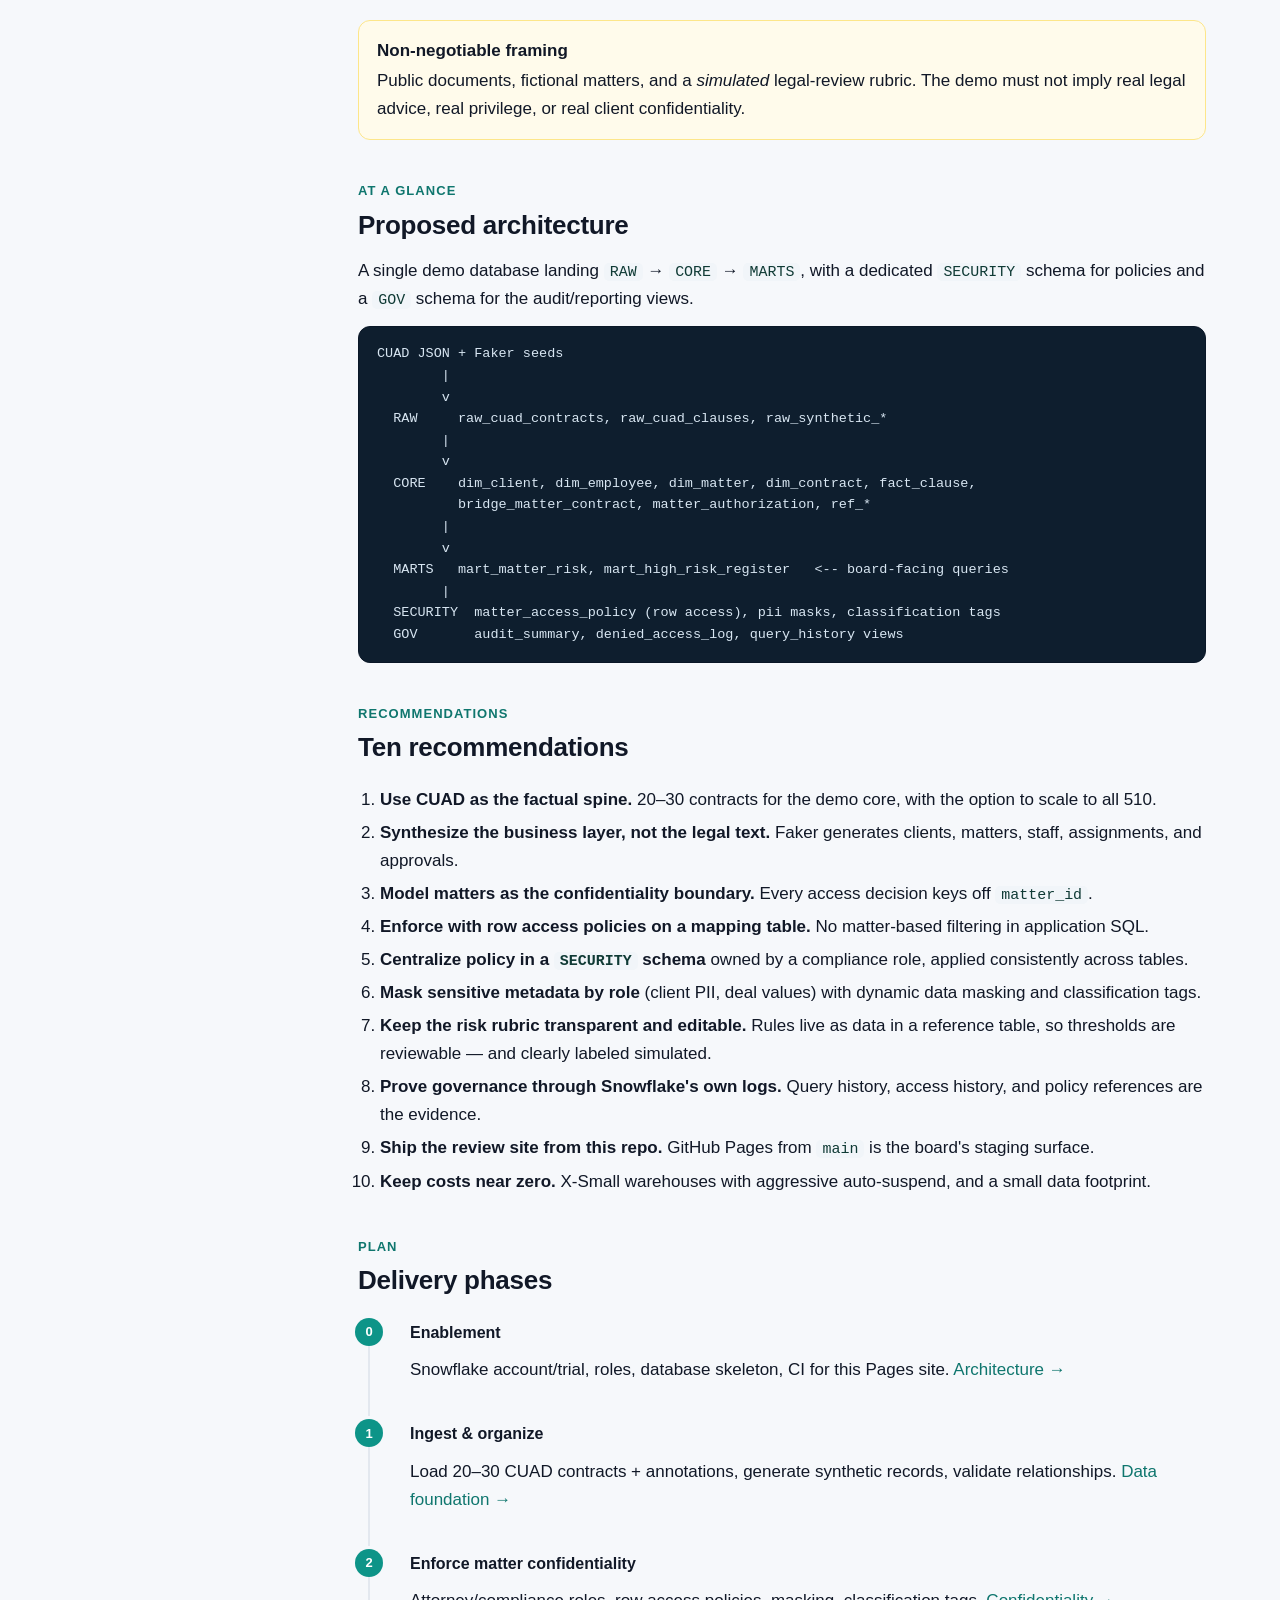
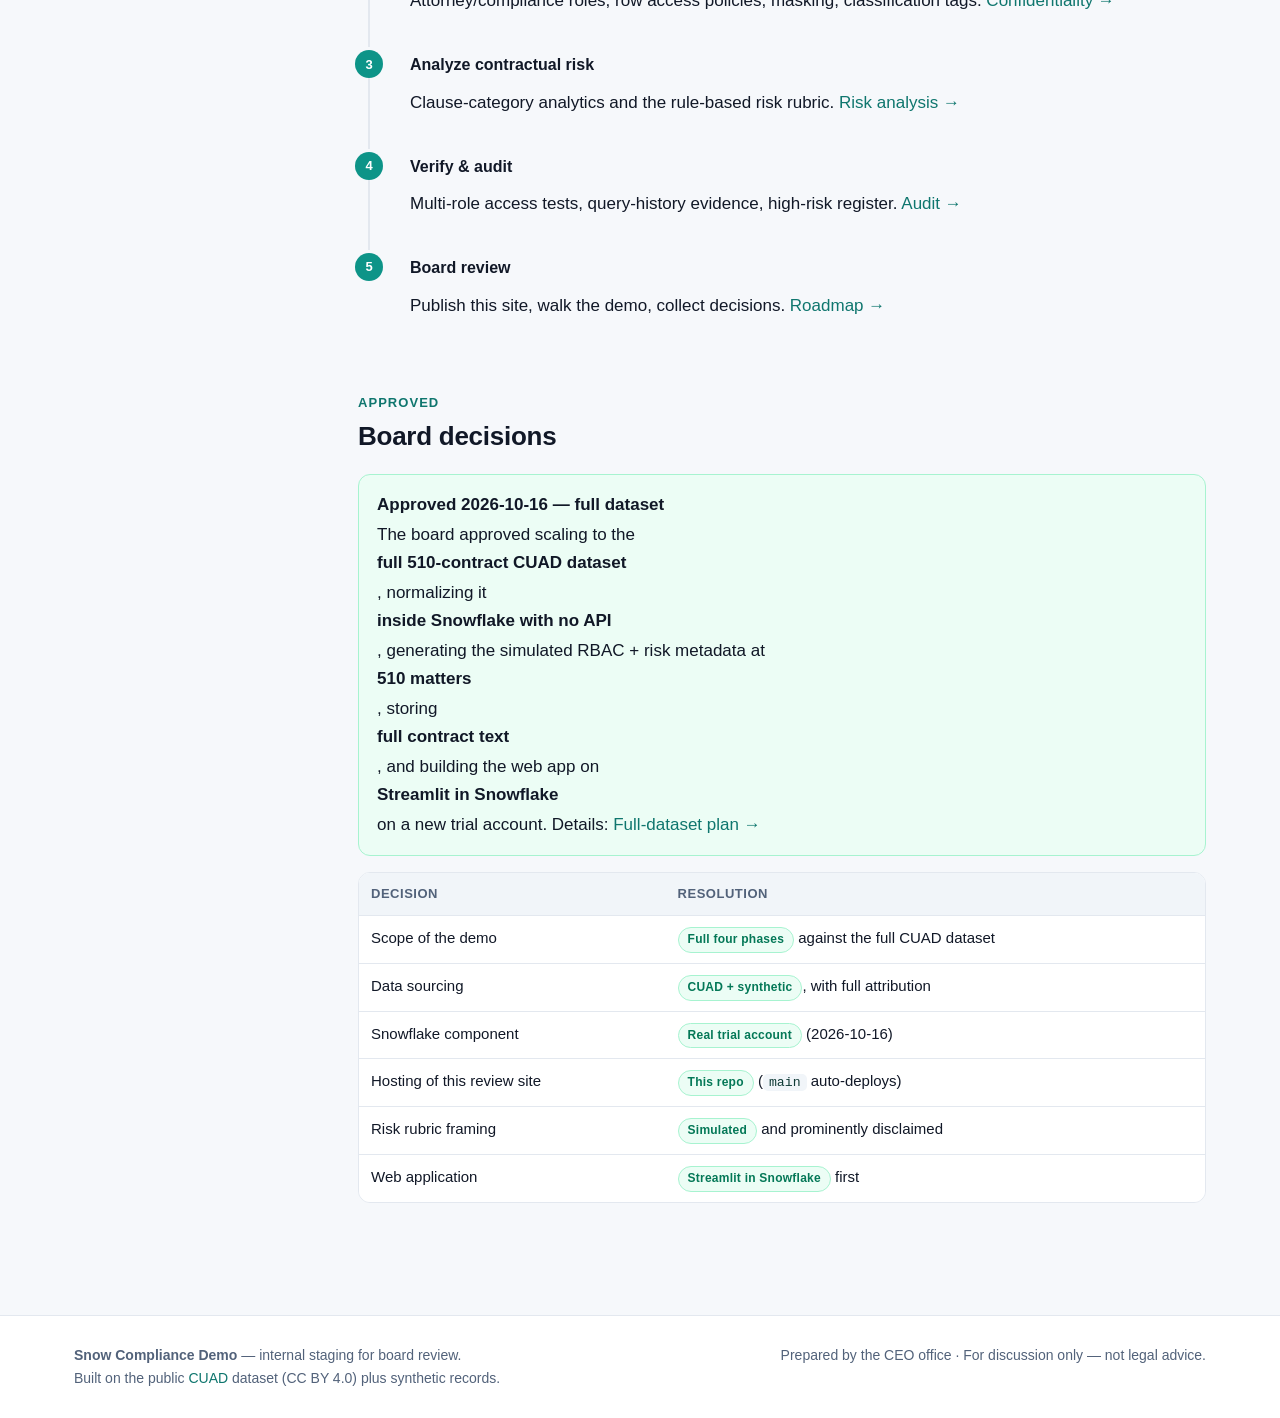
==== commit 1969a3c4: "Add bounded customer-support agent design and reference policy" ====
--- a/index.html
+++ b/index.html
@@ -14,7 +14,7 @@
       <span class="mark" aria-hidden="true">SC</span>
       <span>Snow Compliance Demo<small>Board review &middot; v1</small></span>
     </a>
-    <nav class="nav" aria-label="Primary"><a href="index.html" class="active">Overview</a><a href="data-foundation.html">Data foundation</a><a href="architecture.html">Architecture</a><a href="security.html">Confidentiality</a><a href="identity-verification.html">Verified login</a><a href="risk-analysis.html">Risk analysis</a><a href="audit-verification.html">Audit</a><a href="poc.html">POC & findings</a><a href="demo/index.html">Interactive demo</a><a href="snowflake-options.html">Snowflake options</a><a href="roadmap.html">Roadmap</a><a href="full-dataset.html">Full-dataset plan</a></nav>
+    <nav class="nav" aria-label="Primary"><a href="index.html" class="active">Overview</a><a href="data-foundation.html">Data foundation</a><a href="architecture.html">Architecture</a><a href="security.html">Confidentiality</a><a href="identity-verification.html">Verified login</a><a href="support-agent.html">Support agent</a><a href="risk-analysis.html">Risk analysis</a><a href="audit-verification.html">Audit</a><a href="poc.html">POC & findings</a><a href="demo/index.html">Interactive demo</a><a href="snowflake-options.html">Snowflake options</a><a href="roadmap.html">Roadmap</a><a href="full-dataset.html">Full-dataset plan</a></nav>
   </div>
 </header>
 <section class="hero"><div class="wrap">
@@ -35,7 +35,7 @@
 <main class="main">
   <div class="wrap">
     <div class="grid">
-      <aside class="toc"><h2>On this page</h2><ul><li><a href="#purpose">Purpose</a></li><li><a href="#outcomes">Outcomes</a></li><li><a href="#poc">Working POC &amp; demo</a></li><li><a href="#verified-login">Verified login</a></li><li><a href="#why">Why CUAD</a></li><li><a href="#architecture-at-a-glance">Architecture at a glance</a></li><li><a href="#recommendations">Ten recommendations</a></li><li><a href="#phases">Delivery phases</a></li><li><a href="#decisions">What we need from the board</a></li></ul></aside>
+      <aside class="toc"><h2>On this page</h2><ul><li><a href="#purpose">Purpose</a></li><li><a href="#outcomes">Outcomes</a></li><li><a href="#poc">Working POC &amp; demo</a></li><li><a href="#verified-login">Verified login</a></li><li><a href="#support-agent">Support agent</a></li><li><a href="#why">Why CUAD</a></li><li><a href="#architecture-at-a-glance">Architecture at a glance</a></li><li><a href="#recommendations">Ten recommendations</a></li><li><a href="#phases">Delivery phases</a></li><li><a href="#decisions">What we need from the board</a></li></ul></aside>
       <div class="content">
         
 <section id="purpose">
@@ -97,6 +97,20 @@
     this site captures a camera or performs recognition today.</div>
   <p><a href="identity-verification.html">Read the verified-login design &rarr;</a>
   &nbsp;·&nbsp; <code>docs/WEBCAM_LOGIN_RBAC.md</code> · <code>sql/identity/01_identity_verification.sql</code></p>
+</section>
+
+<section id="support-agent">
+  <div class="section-kicker">Proposed support layer</div>
+  <h2>A bounded customer-support agent for verification requests</h2>
+  <p class="lead">A narrow, retrieval-grounded assistant that explains verification
+  policy, triages a fixed set of situations, and starts approved human workflows &mdash;
+  without ever making an authentication decision or touching biometric data.</p>
+  <div class="callout warn"><strong>Human-in-the-loop by design</strong>
+    Consent withdrawal, photo access, appeals, accommodations, fraud reports, and
+    break-glass requests always route to a person. Unknown requests are handed off,
+    not guessed at.</div>
+  <p><a href="support-agent.html">Read the support-agent design &rarr;</a>
+  &nbsp;·&nbsp; <code>docs/SUPPORT_AGENT_INTEGRATION.md</code></p>
 </section>
 
 <section id="why">
